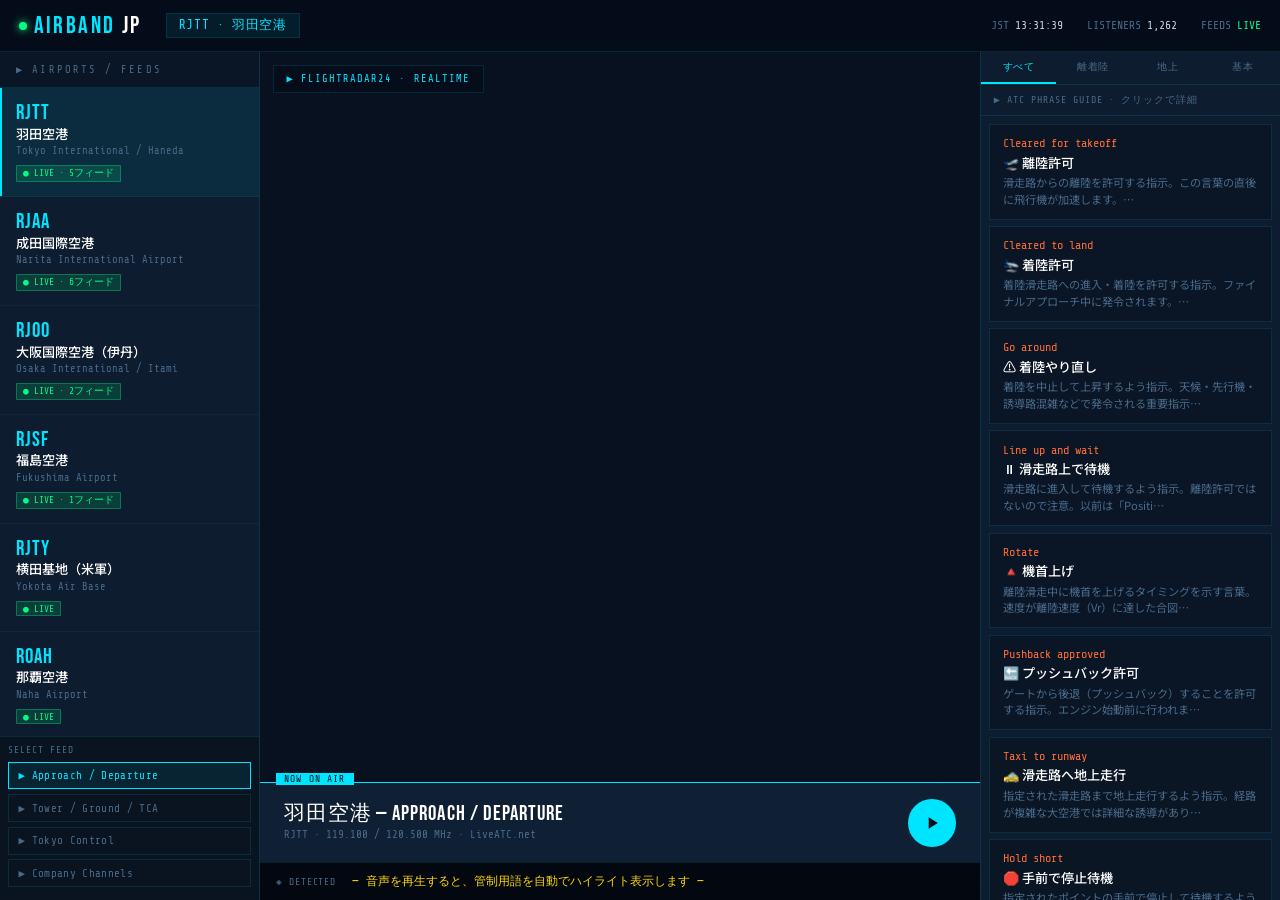
==== index.html @ 57746627 "Add files via upload" ====
<!DOCTYPE html>
<html lang="ja">
<head>
<meta charset="UTF-8">
<meta name="viewport" content="width=device-width, initial-scale=1.0">
<title>AirbandJP - 日本の航空管制をリアルタイムで聴く</title>
<link href="https://fonts.googleapis.com/css2?family=Noto+Sans+JP:wght@300;400;500;700&family=Share+Tech+Mono&family=Bebas+Neue&display=swap" rel="stylesheet">
<style>
  :root {
    --bg: #060d1a;
    --surface: #0d1c2e;
    --surface2: #0f2035;
    --accent: #00e5ff;
    --accent2: #ff6b35;
    --green: #00ff88;
    --yellow: #ffd600;
    --text: #c8d8e8;
    --dim: #4a6a8a;
    --border: rgba(0,229,255,0.12);
  }
  * { margin:0; padding:0; box-sizing:border-box; }

  body {
    background: var(--bg);
    color: var(--text);
    font-family: 'Noto Sans JP', sans-serif;
    height: 100vh;
    overflow: hidden;
    display: flex;
    flex-direction: column;
  }

  /* グリッド背景 */
  body::before {
    content:'';
    position:fixed; inset:0;
    background-image:
      linear-gradient(rgba(0,229,255,0.02) 1px, transparent 1px),
      linear-gradient(90deg, rgba(0,229,255,0.02) 1px, transparent 1px);
    background-size: 40px 40px;
    pointer-events:none; z-index:0;
  }

  /* ── ヘッダー ── */
  header {
    position: relative; z-index: 10;
    height: 52px;
    background: rgba(6,13,26,0.97);
    border-bottom: 1px solid var(--border);
    display: flex;
    align-items: center;
    padding: 0 1.2rem;
    gap: 1.5rem;
    flex-shrink: 0;
  }

  .logo {
    font-family: 'Bebas Neue', sans-serif;
    font-size: 1.5rem;
    letter-spacing: .1em;
    color: var(--accent);
    display: flex;
    align-items: center;
    gap: .4rem;
    white-space: nowrap;
  }

  .live-dot {
    width: 8px; height: 8px;
    background: var(--green);
    border-radius: 50%;
    box-shadow: 0 0 8px var(--green);
    animation: blink 1.2s ease-in-out infinite;
  }
  @keyframes blink { 0%,100%{opacity:1} 50%{opacity:.2} }

  .header-airport {
    font-family: 'Share Tech Mono', monospace;
    font-size: .8rem;
    color: var(--accent);
    background: rgba(0,229,255,0.08);
    border: 1px solid var(--border);
    padding: 3px 12px;
    letter-spacing: .05em;
  }

  .header-status {
    font-family: 'Share Tech Mono', monospace;
    font-size: .72rem;
    color: var(--dim);
    margin-left: auto;
    display: flex;
    gap: 1.5rem;
  }

  .header-status span { color: var(--text); }

  /* ── メインレイアウト ── */
  .main {
    flex: 1;
    display: grid;
    grid-template-columns: 260px 1fr 300px;
    grid-template-rows: 1fr;
    overflow: hidden;
    position: relative;
    z-index: 1;
  }

  /* ── 左パネル：空港選択 ── */
  .left-panel {
    border-right: 1px solid var(--border);
    background: var(--surface);
    display: flex;
    flex-direction: column;
    overflow: hidden;
  }

  .panel-title {
    font-family: 'Share Tech Mono', monospace;
    font-size: .65rem;
    letter-spacing: .2em;
    color: var(--dim);
    padding: .7rem 1rem;
    border-bottom: 1px solid var(--border);
    background: rgba(0,0,0,.2);
  }

  .airport-list {
    overflow-y: auto;
    flex: 1;
  }

  .airport-item {
    padding: .9rem 1rem;
    border-bottom: 1px solid rgba(0,229,255,0.06);
    cursor: pointer;
    transition: background .15s;
    position: relative;
  }

  .airport-item::before {
    content: '';
    position: absolute;
    left: 0; top: 0; bottom: 0;
    width: 2px;
    background: var(--accent);
    transform: scaleY(0);
    transition: transform .2s;
  }

  .airport-item:hover { background: rgba(0,229,255,0.05); }
  .airport-item:hover::before { transform: scaleY(1); }
  .airport-item.active { background: rgba(0,229,255,0.08); }
  .airport-item.active::before { transform: scaleY(1); }

  .ai-code {
    font-family: 'Bebas Neue', sans-serif;
    font-size: 1.3rem;
    color: var(--accent);
    letter-spacing: .05em;
    line-height: 1;
  }

  .ai-name { font-size: .82rem; color: #fff; font-weight: 500; }
  .ai-sub {
    font-family: 'Share Tech Mono', monospace;
    font-size: .65rem;
    color: var(--dim);
    margin-top: .15rem;
  }

  .ai-badge {
    display: inline-block;
    font-family: 'Share Tech Mono', monospace;
    font-size: .6rem;
    padding: 1px 6px;
    border-radius: 1px;
    margin-top: .3rem;
  }

  .badge-live { background: rgba(0,255,136,.15); color: var(--green); border: 1px solid rgba(0,255,136,.3); }
  .badge-soon { background: rgba(90,122,154,.1); color: var(--dim); border: 1px solid rgba(90,122,154,.2); }

  /* フィードセレクター */
  .feed-selector {
    padding: .5rem;
    border-top: 1px solid var(--border);
    background: rgba(0,0,0,.3);
  }

  .feed-btn {
    display: block;
    width: 100%;
    font-family: 'Share Tech Mono', monospace;
    font-size: .68rem;
    padding: .4rem .6rem;
    margin-bottom: .3rem;
    background: transparent;
    border: 1px solid var(--border);
    color: var(--dim);
    cursor: pointer;
    text-align: left;
    transition: all .15s;
    letter-spacing: .03em;
  }

  .feed-btn:hover, .feed-btn.active {
    background: rgba(0,229,255,0.08);
    border-color: var(--accent);
    color: var(--accent);
  }

  /* ── 中央：マップ＋プレイヤー ── */
  .center-panel {
    display: flex;
    flex-direction: column;
    overflow: hidden;
  }

  /* マップ */
  .map-area {
    flex: 1;
    position: relative;
    overflow: hidden;
    background: #08111f;
  }

  .map-area iframe {
    width: 100%; height: 100%;
    border: none;
    opacity: .9;
  }

  .map-overlay {
    position: absolute;
    top: .8rem; left: .8rem;
    font-family: 'Share Tech Mono', monospace;
    font-size: .65rem;
    color: var(--accent);
    background: rgba(6,13,26,.85);
    border: 1px solid var(--border);
    padding: .4rem .8rem;
    letter-spacing: .1em;
    pointer-events: none;
  }

  /* プレイヤーバー */
  .player-bar {
    height: 80px;
    background: var(--surface2);
    border-top: 1px solid var(--accent);
    display: flex;
    align-items: center;
    padding: 0 1.5rem;
    gap: 1.5rem;
    flex-shrink: 0;
    position: relative;
  }

  .player-bar::before {
    content: 'NOW ON AIR';
    position: absolute;
    top: -10px; left: 16px;
    background: var(--accent);
    color: var(--bg);
    font-family: 'Share Tech Mono', monospace;
    font-size: .6rem;
    padding: 1px 8px;
    letter-spacing: .12em;
  }

  .player-info { flex: 1; }

  .player-name {
    font-family: 'Bebas Neue', sans-serif;
    font-size: 1.3rem;
    letter-spacing: .05em;
    color: #fff;
    line-height: 1;
  }

  .player-freq {
    font-family: 'Share Tech Mono', monospace;
    font-size: .68rem;
    color: var(--dim);
    margin-top: .15rem;
  }

  /* 波形 */
  .waveform {
    display: flex;
    align-items: center;
    gap: 3px;
    height: 28px;
  }

  .wbar {
    width: 3px;
    background: var(--accent);
    border-radius: 1px;
    animation: wave 1s ease-in-out infinite;
    opacity: 0;
    transition: opacity .3s;
  }

  .wbar.playing { opacity: 1; }

  .wbar:nth-child(1){animation-delay:0s;height:30%}
  .wbar:nth-child(2){animation-delay:.08s;height:65%}
  .wbar:nth-child(3){animation-delay:.16s;height:100%}
  .wbar:nth-child(4){animation-delay:.24s;height:55%}
  .wbar:nth-child(5){animation-delay:.32s;height:80%}
  .wbar:nth-child(6){animation-delay:.16s;height:45%}
  .wbar:nth-child(7){animation-delay:.08s;height:90%}
  .wbar:nth-child(8){animation-delay:.04s;height:35%}

  @keyframes wave {
    0%,100%{transform:scaleY(.3)}
    50%{transform:scaleY(1)}
  }

  .btn-play {
    width: 48px; height: 48px;
    border-radius: 50%;
    background: var(--accent);
    border: none;
    cursor: pointer;
    display: flex;
    align-items: center;
    justify-content: center;
    transition: transform .15s, box-shadow .15s;
    flex-shrink: 0;
  }

  .btn-play:hover {
    transform: scale(1.08);
    box-shadow: 0 0 20px rgba(0,229,255,.5);
  }

  .btn-play svg { fill: var(--bg); }

  audio { display: none; }

  /* エラーメッセージ */
  .stream-error {
    display: none;
    position: fixed;
    bottom: 1rem; left: 50%;
    transform: translateX(-50%);
    background: rgba(255,107,53,0.95);
    color: #fff;
    font-family: 'Share Tech Mono', monospace;
    font-size: .75rem;
    padding: .6rem 1.4rem;
    border-radius: 2px;
    z-index: 999;
    letter-spacing: .05em;
  }
  .stream-error.visible { display: block; }

  /* 字幕エリア */
  .subtitle-bar {
    height: 38px;
    background: rgba(0,0,0,.4);
    border-top: 1px solid var(--border);
    display: flex;
    align-items: center;
    padding: 0 1rem;
    gap: 1rem;
    flex-shrink: 0;
    overflow: hidden;
  }

  .subtitle-label {
    font-family: 'Share Tech Mono', monospace;
    font-size: .6rem;
    color: var(--dim);
    letter-spacing: .1em;
    white-space: nowrap;
  }

  .subtitle-text {
    font-family: 'Share Tech Mono', monospace;
    font-size: .78rem;
    color: var(--yellow);
    flex: 1;
    overflow: hidden;
    white-space: nowrap;
    text-overflow: ellipsis;
  }

  /* ── 右パネル：用語ハイライト ── */
  .right-panel {
    border-left: 1px solid var(--border);
    background: var(--surface);
    display: flex;
    flex-direction: column;
    overflow: hidden;
  }

  .terms-header {
    padding: .7rem 1rem;
    border-bottom: 1px solid var(--border);
    background: rgba(0,0,0,.2);
    display: flex;
    align-items: center;
    justify-content: space-between;
  }

  .terms-header-title {
    font-family: 'Share Tech Mono', monospace;
    font-size: .65rem;
    letter-spacing: .2em;
    color: var(--dim);
  }

  .detected-badge {
    font-family: 'Share Tech Mono', monospace;
    font-size: .6rem;
    padding: 2px 8px;
    background: rgba(255,214,0,.1);
    border: 1px solid rgba(255,214,0,.3);
    color: var(--yellow);
    letter-spacing: .05em;
  }

  /* 検出中のフラッシュ用語 */
  .detected-term {
    margin: .8rem;
    padding: 1rem;
    border: 1px solid var(--yellow);
    background: rgba(255,214,0,.06);
    border-radius: 2px;
    animation: fadeIn .3s ease;
    display: none;
  }

  .detected-term.visible { display: block; }

  .dt-en {
    font-family: 'Share Tech Mono', monospace;
    font-size: 1rem;
    color: var(--yellow);
    letter-spacing: .05em;
  }

  .dt-ja {
    font-size: 1.1rem;
    color: #fff;
    font-weight: 700;
    margin: .3rem 0;
  }

  .dt-desc { font-size: .75rem; color: var(--text); line-height: 1.6; }

  @keyframes fadeIn { from{opacity:0;transform:translateY(-6px)} to{opacity:1;transform:translateY(0)} }

  /* 用語リスト */
  .terms-scroll {
    flex: 1;
    overflow-y: auto;
    padding: .5rem;
  }

  .term-card {
    padding: .7rem .8rem;
    margin-bottom: .4rem;
    border: 1px solid var(--border);
    background: rgba(0,0,0,.2);
    cursor: pointer;
    transition: all .2s;
    position: relative;
  }

  .term-card::after {
    content: '';
    position: absolute;
    inset: 0;
    background: rgba(255,214,0,.08);
    opacity: 0;
    transition: opacity .3s;
  }

  .term-card.highlight::after { opacity: 1; }
  .term-card.highlight { border-color: var(--yellow); }

  .tc-en {
    font-family: 'Share Tech Mono', monospace;
    font-size: .75rem;
    color: var(--accent2);
    margin-bottom: .15rem;
  }

  .tc-ja { font-size: .82rem; color: #fff; font-weight: 500; }
  .tc-desc { font-size: .7rem; color: var(--dim); margin-top: .15rem; line-height: 1.5; }

  /* カテゴリタブ */
  .cat-tabs {
    display: flex;
    border-bottom: 1px solid var(--border);
    flex-shrink: 0;
  }

  .cat-tab {
    flex: 1;
    padding: .5rem;
    font-family: 'Share Tech Mono', monospace;
    font-size: .62rem;
    letter-spacing: .05em;
    color: var(--dim);
    background: transparent;
    border: none;
    cursor: pointer;
    border-bottom: 2px solid transparent;
    transition: all .15s;
  }

  .cat-tab.active { color: var(--accent); border-bottom-color: var(--accent); }
  .cat-tab:hover { color: var(--text); }

  /* スクロールバー */
  ::-webkit-scrollbar { width: 4px; }
  ::-webkit-scrollbar-track { background: transparent; }
  ::-webkit-scrollbar-thumb { background: var(--border); border-radius: 2px; }

  /* レスポンシブ */
  @media (max-width: 768px) {
    .main { grid-template-columns: 1fr; grid-template-rows: auto 1fr auto; }
    .left-panel { display: none; }
    .right-panel { max-height: 40vh; }
  }
</style>
</head>
<body>

<!-- ヘッダー -->
<header>
  <div class="logo">
    <div class="live-dot"></div>
    AIRBAND<span style="color:#fff">JP</span>
  </div>
  <div class="header-airport" id="headerAirport">RJTT · 羽田空港</div>
  <div class="header-status">
    <div>JST <span id="clock">--:--:--</span></div>
    <div>LISTENERS <span id="listeners">1,284</span></div>
    <div>FEEDS <span style="color:var(--green)">LIVE</span></div>
  </div>
</header>

<!-- メイン -->
<div class="main">

  <!-- 左：空港リスト -->
  <div class="left-panel">
    <div class="panel-title">▶ AIRPORTS / FEEDS</div>
    <div class="airport-list">

      <div class="airport-item active" onclick="selectAirport(this,'RJTT','羽田空港','Tower 118.100 / App 119.100 MHz')">
        <div class="ai-code">RJTT</div>
        <div class="ai-name">羽田空港</div>
        <div class="ai-sub">Tokyo International / Haneda</div>
        <div class="ai-badge badge-live">● LIVE · 5フィード</div>
      </div>

      <div class="airport-item" onclick="selectAirport(this,'RJAA','成田国際空港','App 124.400 / Dep 132.100 MHz')">
        <div class="ai-code">RJAA</div>
        <div class="ai-name">成田国際空港</div>
        <div class="ai-sub">Narita International Airport</div>
        <div class="ai-badge badge-live">● LIVE · 6フィード</div>
      </div>

      <div class="airport-item" onclick="selectAirport(this,'RJOO','大阪国際空港（伊丹）','Tower 118.900 / App 119.725 MHz')">
        <div class="ai-code">RJOO</div>
        <div class="ai-name">大阪国際空港（伊丹）</div>
        <div class="ai-sub">Osaka International / Itami</div>
        <div class="ai-badge badge-live">● LIVE · 2フィード</div>
      </div>

      <div class="airport-item" onclick="selectAirport(this,'RJSF','福島空港','Tower 118.100 MHz')">
        <div class="ai-code">RJSF</div>
        <div class="ai-name">福島空港</div>
        <div class="ai-sub">Fukushima Airport</div>
        <div class="ai-badge badge-live">● LIVE · 1フィード</div>
      </div>

      <div class="airport-item" onclick="selectAirport(this,'RJTY','横田基地','Tower 126.200 MHz')">
        <div class="ai-code">RJTY</div>
        <div class="ai-name">横田基地（米軍）</div>
        <div class="ai-sub">Yokota Air Base</div>
        <div class="ai-badge badge-live">● LIVE</div>
      </div>

      <div class="airport-item" onclick="selectAirport(this,'ROAH','那覇空港','Tower 118.100 MHz')">
        <div class="ai-code">ROAH</div>
        <div class="ai-name">那覇空港</div>
        <div class="ai-sub">Naha Airport</div>
        <div class="ai-badge badge-live">● LIVE</div>
      </div>

      <div class="airport-item" style="opacity:.4;pointer-events:none">
        <div class="ai-code">RJCC</div>
        <div class="ai-name">新千歳空港</div>
        <div class="ai-sub">New Chitose Airport</div>
        <div class="ai-badge badge-soon">○ 準備中</div>
      </div>

      <div class="airport-item" style="opacity:.4;pointer-events:none">
        <div class="ai-code">RJFF</div>
        <div class="ai-name">福岡空港</div>
        <div class="ai-sub">Fukuoka Airport</div>
        <div class="ai-badge badge-soon">○ 準備中</div>
      </div>

      <div class="airport-item" style="opacity:.4;pointer-events:none">
        <div class="ai-code">RJGG</div>
        <div class="ai-name">中部国際空港</div>
        <div class="ai-sub">Chubu Centrair Airport</div>
        <div class="ai-badge badge-soon">○ 準備中</div>
      </div>

    </div>

    <!-- フィード選択 -->
    <div class="feed-selector">
      <div style="font-family:'Share Tech Mono',monospace;font-size:.6rem;color:var(--dim);margin-bottom:.4rem;letter-spacing:.1em">SELECT FEED</div>
      <button class="feed-btn active" onclick="selectFeed(this,'Approach / Departure','rjtt_app')">▶ Approach / Departure</button>
      <button class="feed-btn" onclick="selectFeed(this,'Tower / Ground / TCA','rjtt_twr')">▶ Tower / Ground / TCA</button>
      <button class="feed-btn" onclick="selectFeed(this,'Tokyo Control','rjtt_control')">▶ Tokyo Control</button>
      <button class="feed-btn" onclick="selectFeed(this,'Company Channels','rjtt2')">▶ Company Channels</button>
    </div>
  </div>

  <!-- 中央：マップ＋プレイヤー -->
  <div class="center-panel">

    <!-- FlightRadar24マップ -->
    <div class="map-area">
      <iframe
        src="https://www.flightradar24.com/simple_map#35.55,139.78/9"
        allowfullscreen>
      </iframe>
      <div class="map-overlay">▶ FLIGHTRADAR24 · REALTIME</div>
    </div>

    <!-- プレイヤーバー -->
    <div class="player-bar">
      <div class="player-info">
        <div class="player-name" id="playerName">羽田空港 — Approach / Departure</div>
        <div class="player-freq" id="playerFreq">RJTT · 119.100 / 120.500 MHz · LiveATC.net</div>
      </div>
      <div class="waveform" id="waveform">
        <div class="wbar"></div><div class="wbar"></div><div class="wbar"></div>
        <div class="wbar"></div><div class="wbar"></div><div class="wbar"></div>
        <div class="wbar"></div><div class="wbar"></div>
      </div>
      <button class="btn-play" id="playBtn" onclick="togglePlay()">
        <svg width="20" height="20" viewBox="0 0 24 24"><path d="M8 5v14l11-7z"/></svg>
      </button>
      <audio id="audioPlayer" preload="none" crossorigin="anonymous"></audio>
    </div>

    <div class="stream-error" id="streamError">
      ⚠ ストリームに接続できません。別のフィードをお試しください。
    </div>

    <!-- 字幕バー -->
    <div class="subtitle-bar">
      <div class="subtitle-label">◈ DETECTED</div>
      <div class="subtitle-text" id="subtitleText">— 音声を再生すると、管制用語を自動でハイライト表示します —</div>
    </div>

  </div>

  <!-- 右：用語パネル -->
  <div class="right-panel">

    <!-- 検出中の用語（フラッシュ表示） -->
    <div class="detected-term" id="detectedTerm">
      <div class="dt-en" id="dtEn">Cleared for takeoff</div>
      <div class="dt-ja" id="dtJa">🛫 離陸許可</div>
      <div class="dt-desc" id="dtDesc">管制官がパイロットに滑走路からの離陸を許可する指示。この言葉が聞こえたら飛行機が動き出す瞬間です。</div>
    </div>

    <!-- カテゴリタブ -->
    <div class="cat-tabs">
      <button class="cat-tab active" onclick="switchCat(this,'all')">すべて</button>
      <button class="cat-tab" onclick="switchCat(this,'takeoff')">離着陸</button>
      <button class="cat-tab" onclick="switchCat(this,'ground')">地上</button>
      <button class="cat-tab" onclick="switchCat(this,'basic')">基本</button>
    </div>

    <div style="font-family:'Share Tech Mono',monospace;font-size:.62rem;color:var(--dim);padding:.5rem .8rem;letter-spacing:.1em;border-bottom:1px solid var(--border)">
      ▶ ATC PHRASE GUIDE · クリックで詳細
    </div>

    <!-- 用語リスト -->
    <div class="terms-scroll" id="termsList">
    </div>

  </div>
</div>

<script>
// ── 用語データベース ──
const terms = [
  // 離着陸
  { en:'Cleared for takeoff', ja:'🛫 離陸許可', desc:'滑走路からの離陸を許可する指示。この言葉の直後に飛行機が加速します。', cat:'takeoff', key:['cleared for takeoff','takeoff'] },
  { en:'Cleared to land', ja:'🛬 着陸許可', desc:'着陸滑走路への進入・着陸を許可する指示。ファイナルアプローチ中に発令されます。', cat:'takeoff', key:['cleared to land','land'] },
  { en:'Go around', ja:'⚠️ 着陸やり直し', desc:'着陸を中止して上昇するよう指示。天候・先行機・誘導路混雑などで発令される重要指示。', cat:'takeoff', key:['go around','go-around'] },
  { en:'Line up and wait', ja:'⏸ 滑走路上で待機', desc:'滑走路に進入して待機するよう指示。離陸許可ではないので注意。以前は「Position and hold」と言っていました。', cat:'takeoff', key:['line up','position and hold'] },
  { en:'Rotate', ja:'🔺 機首上げ', desc:'離陸滑走中に機首を上げるタイミングを示す言葉。速度が離陸速度（Vr）に達した合図。', cat:'takeoff', key:['rotate'] },
  // 地上
  { en:'Pushback approved', ja:'🔙 プッシュバック許可', desc:'ゲートから後退（プッシュバック）することを許可する指示。エンジン始動前に行われます。', cat:'ground', key:['pushback','push back'] },
  { en:'Taxi to runway', ja:'🚕 滑走路へ地上走行', desc:'指定された滑走路まで地上走行するよう指示。経路が複雑な大空港では詳細な誘導があります。', cat:'ground', key:['taxi to','taxi via'] },
  { en:'Hold short', ja:'🛑 手前で停止待機', desc:'指定されたポイントの手前で停止して待機するよう指示。滑走路への進入を防ぐ重要な指示。', cat:'ground', key:['hold short'] },
  { en:'Cross runway', ja:'✈ 滑走路横断許可', desc:'指定された滑走路を横断することを許可する指示。必ず管制許可が必要です。', cat:'ground', key:['cross runway','cross'] },
  // 基本
  { en:'Roger', ja:'✅ 了解（受信確認）', desc:'指示内容を受信・理解したことを伝える。「Yes」ではなく「受け取った」の意味。実行を約束するものではありません。', cat:'basic', key:['roger'] },
  { en:'Wilco', ja:'✅ 了解・実行します', desc:'Will comply（従います）の略。Rogerより強く、指示を実行する意志を含みます。', cat:'basic', key:['wilco'] },
  { en:'Affirm', ja:'◯ はい・肯定', desc:'「Yes」に相当する航空無線用語。「Affirmative」の短縮形。「Yeah」や「Yes」は使いません。', cat:'basic', key:['affirm'] },
  { en:'Negative', ja:'✕ いいえ・否定', desc:'「No」に相当する航空無線用語。明確に否定する場合に使用します。', cat:'basic', key:['negative'] },
  { en:'Say again', ja:'🔁 もう一度言ってください', desc:'聞き取れなかった場合に再送信を求める言葉。「Repeat」は爆発物の再投下を意味するため使用禁止。', cat:'basic', key:['say again'] },
  { en:'Standby', ja:'⏳ 少し待ってください', desc:'管制官が忙しい時や確認中に使用する言葉。返答は後ほど来ます。', cat:'basic', key:['standby','stand by'] },
  { en:'Squawk XXXX', ja:'📡 トランスポンダ設定', desc:'レーダー識別用コード（スコーク）を設定する指示。7700=緊急、7600=通信不能、7500=ハイジャック。', cat:'basic', key:['squawk'] },
  { en:'Contact', ja:'📻 周波数を変更してください', desc:'別の管制機関または周波数に切り替えるよう指示。次の管制官への引き渡しです。', cat:'basic', key:['contact'] },
  { en:'Mayday Mayday Mayday', ja:'🆘 緊急事態宣言', desc:'生命・航空機に関わる重大な緊急事態を宣言する言葉。3回繰り返します。最も重要な航空無線用語。', cat:'basic', key:['mayday'] },
  { en:'Pan-Pan Pan-Pan Pan-Pan', ja:'⚠️ 緊急事態（重大）', desc:'Maydayの一段階下の緊急事態。緊急ではあるが即時の危険はない状態。これも3回繰り返します。', cat:'basic', key:['pan-pan','pan pan'] },
];

// ── ストリームURL（Netlifyプロキシ経由） ──
// netlify.toml の設定により /stream/* が d.liveatc.net/* に中継される
const streamUrls = {
  // 羽田
  rjtt_app:     '/stream/rjtt_app',
  rjtt_twr:     '/stream/rjtt_twr',
  rjtt_control: '/stream/rjtt_control',
  rjtt2:        '/stream/rjtt2',
  rjtt_gnd:     '/stream/rjtt_gnd',
  // 成田
  rjaa_app_s:   '/stream/rjaa_app_s',
  rjaa_dep1:    '/stream/rjaa_dep1',
  rjaa_gnd1:    '/stream/rjaa_gnd1',
  rjaa_radar:   '/stream/rjaa_radar',
  rjaa_co:      '/stream/rjaa_co',
  // 伊丹
  rjoo:         '/stream/rjoo',
  // 福島
  rjsf:         '/stream/rjsf',
  // 横田
  rjty:         '/stream/rjty',
  // 那覇
  roah:         '/stream/roah',
};
let playing = false;
let currentAirport = 'RJTT';
let currentFeed = 'rjtt_app';
let currentCat = 'all';
let demoInterval = null;

// ── 用語レンダリング ──
function renderTerms(cat) {
  const list = document.getElementById('termsList');
  const filtered = cat === 'all' ? terms : terms.filter(t => t.cat === cat);
  list.innerHTML = filtered.map((t, i) => `
    <div class="term-card" id="tc_${i}" onclick="showTerm(${terms.indexOf(t)})">
      <div class="tc-en">${t.en}</div>
      <div class="tc-ja">${t.ja}</div>
      <div class="tc-desc">${t.desc.substring(0,40)}…</div>
    </div>
  `).join('');
}

function switchCat(btn, cat) {
  document.querySelectorAll('.cat-tab').forEach(b => b.classList.remove('active'));
  btn.classList.add('active');
  currentCat = cat;
  renderTerms(cat);
}

// ── 用語詳細表示 ──
function showTerm(idx) {
  const t = terms[idx];
  document.getElementById('dtEn').textContent = t.en;
  document.getElementById('dtJa').textContent = t.ja;
  document.getElementById('dtDesc').textContent = t.desc;
  const box = document.getElementById('detectedTerm');
  box.classList.remove('visible');
  setTimeout(() => box.classList.add('visible'), 10);
  document.getElementById('subtitleText').textContent = `${t.en}  →  ${t.ja}`;
}

// ── 空港選択 ──
const feeds = {
  RJTT: [
    { label:'Approach / Departure', mount:'rjtt_app' },
    { label:'Tower / Ground / TCA', mount:'rjtt_twr' },
    { label:'Tokyo Control', mount:'rjtt_control' },
    { label:'Company Channels', mount:'rjtt2' },
  ],
  RJAA: [
    { label:'Approach（南方）', mount:'rjaa_app_s' },
    { label:'Departure #1', mount:'rjaa_dep1' },
    { label:'Ground #1', mount:'rjaa_gnd1' },
    { label:'Radar まとめ', mount:'rjaa_radar' },
    { label:'Company Channels', mount:'rjaa_co' },
  ],
  RJOO: [
    { label:'Tower / Approach', mount:'rjoo' },
  ],
  RJSF: [
    { label:'Tower / Approach', mount:'rjsf' },
  ],
  RJTY: [
    { label:'Tower / Approach', mount:'rjty' },
  ],
  ROAH: [
    { label:'Tower / Approach', mount:'roah' },
  ],
};

function selectAirport(el, code, name, freq) {
  document.querySelectorAll('.airport-item').forEach(i => i.classList.remove('active'));
  el.classList.add('active');
  currentAirport = code;
  document.getElementById('headerAirport').textContent = `${code} · ${name}`;
  document.getElementById('playerName').textContent = `${name} — ${feeds[code][0].label}`;
  document.getElementById('playerFreq').textContent = `${code} · ${freq} · LiveATC.net`;

  // フィードボタン更新
  const fs = feeds[code] || [];
  const selector = document.querySelector('.feed-selector');
  const btns = selector.querySelectorAll('.feed-btn');
  btns.forEach(b => b.remove());
  const label = selector.querySelector('div');
  fs.forEach((f, i) => {
    const btn = document.createElement('button');
    btn.className = 'feed-btn' + (i===0?' active':'');
    btn.textContent = `▶ ${f.label}`;
    btn.onclick = () => selectFeed(btn, f.label, f.mount);
    selector.appendChild(btn);
  });

  currentFeed = fs[0].mount;
  stopPlay();
}

function selectFeed(btn, label, mount) {
  document.querySelectorAll('.feed-btn').forEach(b => b.classList.remove('active'));
  btn.classList.add('active');
  currentFeed = mount;
  const name = document.getElementById('playerName').textContent.split('—')[0].trim();
  document.getElementById('playerName').textContent = `${name} — ${label}`;
  stopPlay();
}

// ── 再生 ──
function togglePlay() {
  if (playing) stopPlay(); else startPlay();
}

function startPlay() {
  playing = true;
  const btn = document.getElementById('playBtn');
  btn.innerHTML = '<svg width="20" height="20" viewBox="0 0 24 24" fill="#060d1a"><rect x="6" y="5" width="4" height="14"/><rect x="14" y="5" width="4" height="14"/></svg>';
  document.querySelectorAll('.wbar').forEach(b => b.classList.add('playing'));
  document.getElementById('streamError').classList.remove('visible');

  const audio = document.getElementById('audioPlayer');
  const url = streamUrls[currentFeed];

  if (!url) {
    showError('このフィードのURLが見つかりません。');
    stopPlay();
    return;
  }

  // 直接MP3ストリームをセット
  audio.src = url;
  audio.volume = 1.0;

  const playPromise = audio.play();

  if (playPromise !== undefined) {
    playPromise
      .then(() => {
        // 再生成功
        document.getElementById('subtitleText').textContent = '🔊 受信中 — 管制用語が検出されるとハイライト表示されます';
        startDemoHighlight();
      })
      .catch(err => {
        // CORS等でブロックされた場合のフォールバック
        console.warn('直接再生失敗:', err);
        showError('ブラウザのCORS制限により直接再生できません。LiveATCページを開いて聴いてください。');
        // フォールバック：LiveATCページを新タブで開く
        setTimeout(() => {
          window.open(`https://www.liveatc.net/hlisten.php?mount=${currentFeed}&icao=${currentAirport}`, '_blank');
        }, 1500);
        stopPlay();
      });
  }

  // エラーイベント
  audio.onerror = () => {
    showError('ストリームに接続できません。フィードがオフラインの可能性があります。');
    stopPlay();
  };

  startDemoHighlight();
}

function showError(msg) {
  const el = document.getElementById('streamError');
  el.textContent = '⚠ ' + msg;
  el.classList.add('visible');
  setTimeout(() => el.classList.remove('visible'), 5000);
}

function stopPlay() {
  playing = false;
  const btn = document.getElementById('playBtn');
  btn.innerHTML = '<svg width="20" height="20" viewBox="0 0 24 24" fill="#060d1a"><path d="M8 5v14l11-7z"/></svg>';
  document.querySelectorAll('.wbar').forEach(b => b.classList.remove('playing'));
  const audio = document.getElementById('audioPlayer');
  audio.pause();
  audio.src = '';
  clearInterval(demoInterval);
  document.getElementById('subtitleText').textContent = '— 音声を再生すると、管制用語を自動でハイライト表示します —';
}

// ── デモ用ハイライト（再生中にランダムで用語を表示） ──
function startDemoHighlight() {
  clearInterval(demoInterval);
  demoInterval = setInterval(() => {
    if (!playing) return;
    const idx = Math.floor(Math.random() * terms.length);
    showTerm(idx);
    // カード点滅
    document.querySelectorAll('.term-card').forEach(c => c.classList.remove('highlight'));
    const allCards = document.querySelectorAll('.term-card');
    // 対応カードを探してハイライト
    const filtered = currentCat === 'all' ? terms : terms.filter(t => t.cat === currentCat);
    const cardIdx = filtered.indexOf(terms[idx]);
    if (cardIdx >= 0 && allCards[cardIdx]) {
      allCards[cardIdx].classList.add('highlight');
      allCards[cardIdx].scrollIntoView({ behavior:'smooth', block:'nearest' });
      setTimeout(() => allCards[cardIdx].classList.remove('highlight'), 2500);
    }
    document.getElementById('subtitleText').textContent =
      `🔊 "${terms[idx].en}"  →  ${terms[idx].ja}`;
  }, 4000);
}

// ── 時計 ──
function updateClock() {
  const now = new Date();
  const jst = new Date(now.getTime() + 9*60*60*1000);
  document.getElementById('clock').textContent = jst.toISOString().substr(11,8);
}
setInterval(updateClock, 1000);
updateClock();

// リスナー数演出
setInterval(() => {
  const base = 1284;
  document.getElementById('listeners').textContent = (base + Math.floor(Math.random()*60)-30).toLocaleString();
}, 6000);

// 初期レンダリング
renderTerms('all');
</script>
</body>
</html>
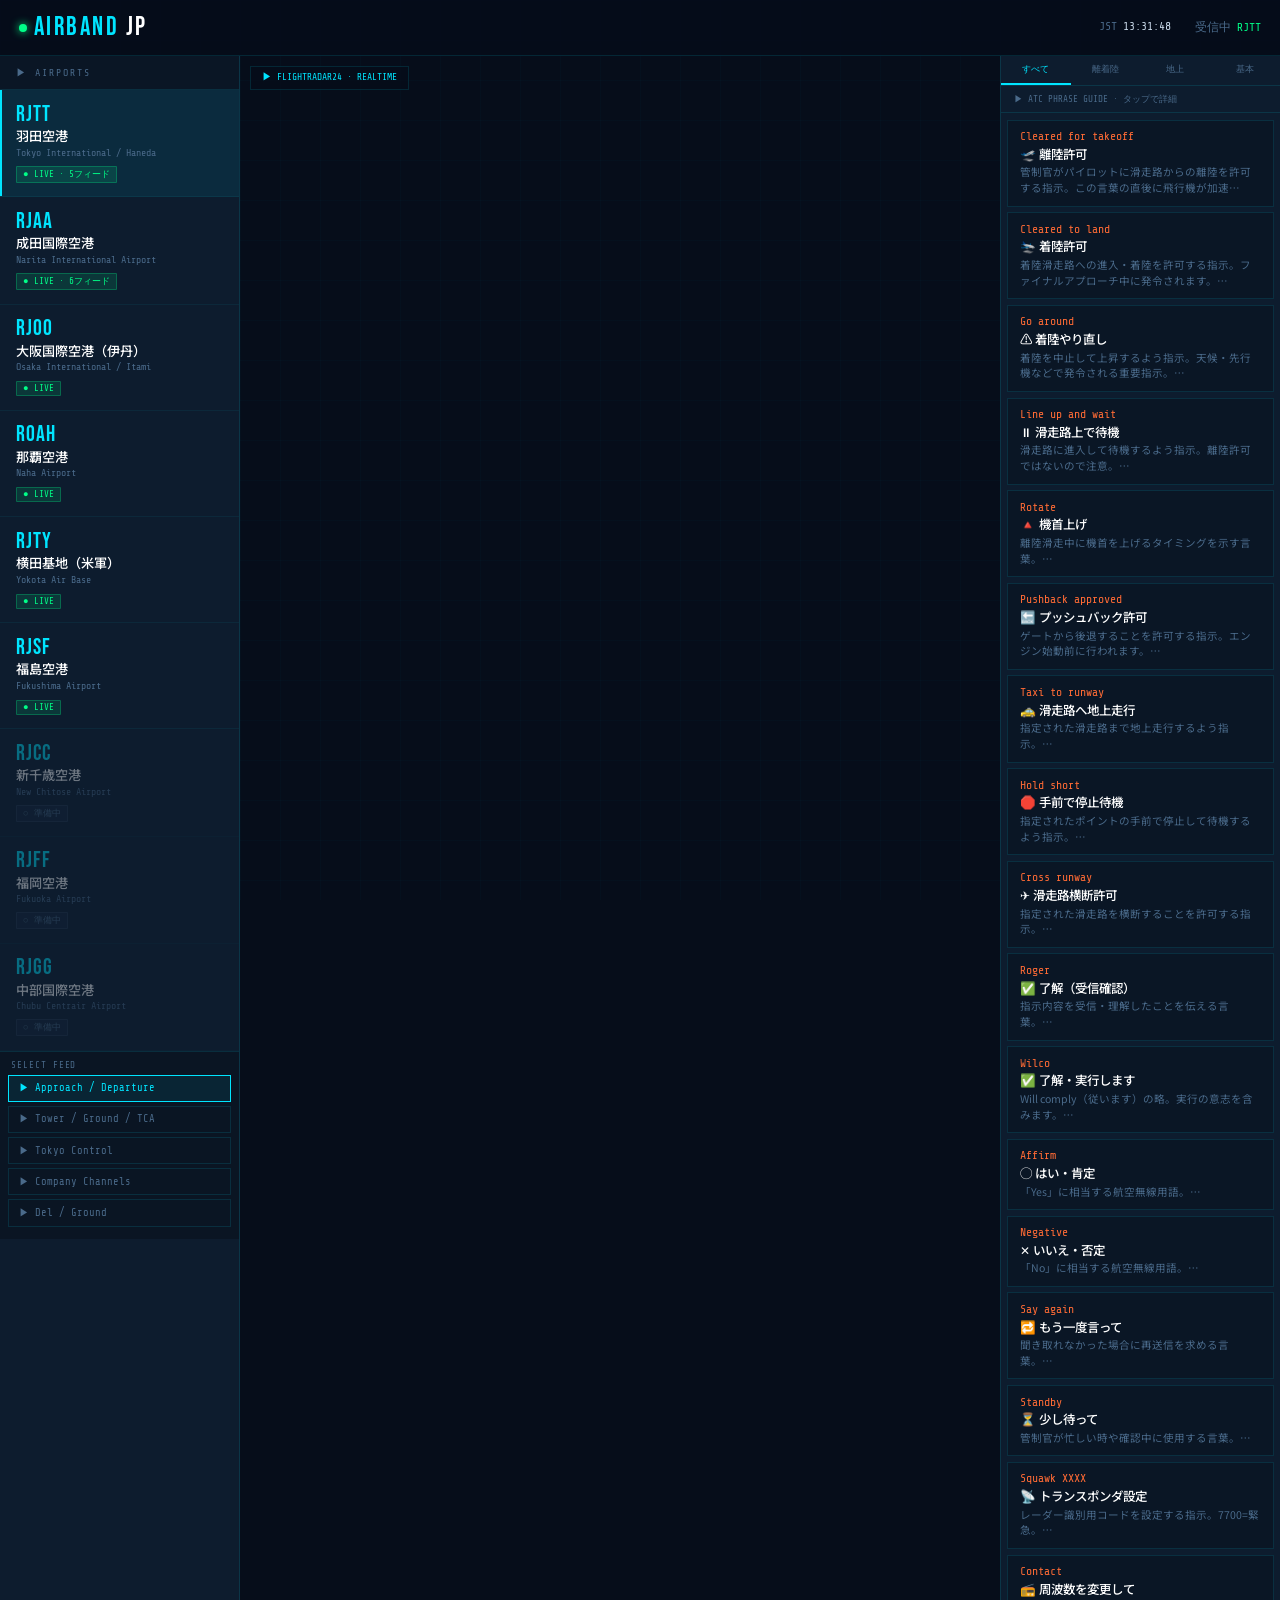
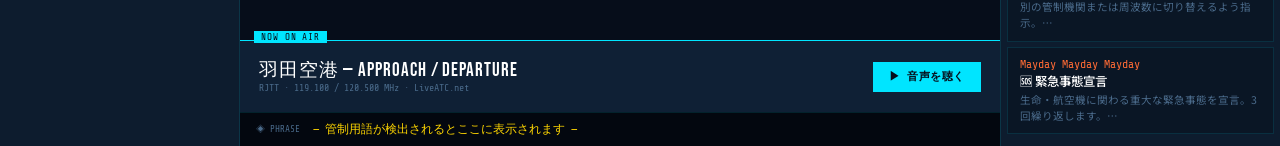
==== commit a8daab8c: "Add files via upload" ====
--- a/index.html
+++ b/index.html
@@ -19,18 +19,14 @@
     --border: rgba(0,229,255,0.12);
   }
   * { margin:0; padding:0; box-sizing:border-box; }
-
   body {
     background: var(--bg);
     color: var(--text);
     font-family: 'Noto Sans JP', sans-serif;
-    height: 100vh;
-    overflow: hidden;
+    min-height: 100vh;
     display: flex;
     flex-direction: column;
   }
-
-  /* グリッド背景 */
   body::before {
     content:'';
     position:fixed; inset:0;
@@ -40,31 +36,26 @@
     background-size: 40px 40px;
     pointer-events:none; z-index:0;
   }
-
-  /* ── ヘッダー ── */
   header {
     position: relative; z-index: 10;
-    height: 52px;
+    height: 56px;
     background: rgba(6,13,26,0.97);
     border-bottom: 1px solid var(--border);
     display: flex;
     align-items: center;
     padding: 0 1.2rem;
-    gap: 1.5rem;
+    gap: 1rem;
     flex-shrink: 0;
   }
-
   .logo {
     font-family: 'Bebas Neue', sans-serif;
-    font-size: 1.5rem;
+    font-size: 1.6rem;
     letter-spacing: .1em;
     color: var(--accent);
     display: flex;
     align-items: center;
     gap: .4rem;
-    white-space: nowrap;
-  }
-
+  }
   .live-dot {
     width: 8px; height: 8px;
     background: var(--green);
@@ -73,238 +64,183 @@
     animation: blink 1.2s ease-in-out infinite;
   }
   @keyframes blink { 0%,100%{opacity:1} 50%{opacity:.2} }
-
-  .header-airport {
-    font-family: 'Share Tech Mono', monospace;
-    font-size: .8rem;
-    color: var(--accent);
-    background: rgba(0,229,255,0.08);
-    border: 1px solid var(--border);
-    padding: 3px 12px;
-    letter-spacing: .05em;
-  }
-
-  .header-status {
+  .header-right {
+    margin-left: auto;
     font-family: 'Share Tech Mono', monospace;
     font-size: .72rem;
     color: var(--dim);
-    margin-left: auto;
     display: flex;
     gap: 1.5rem;
   }
-
-  .header-status span { color: var(--text); }
-
-  /* ── メインレイアウト ── */
+  .header-right span { color: var(--text); }
   .main {
+    position: relative; z-index: 1;
     flex: 1;
     display: grid;
-    grid-template-columns: 260px 1fr 300px;
-    grid-template-rows: 1fr;
-    overflow: hidden;
-    position: relative;
-    z-index: 1;
-  }
-
-  /* ── 左パネル：空港選択 ── */
+    grid-template-columns: 240px 1fr 280px;
+    min-height: 0;
+  }
   .left-panel {
     border-right: 1px solid var(--border);
     background: var(--surface);
     display: flex;
     flex-direction: column;
-    overflow: hidden;
-  }
-
+    overflow-y: auto;
+  }
   .panel-title {
     font-family: 'Share Tech Mono', monospace;
-    font-size: .65rem;
+    font-size: .62rem;
     letter-spacing: .2em;
     color: var(--dim);
-    padding: .7rem 1rem;
+    padding: .6rem 1rem;
     border-bottom: 1px solid var(--border);
     background: rgba(0,0,0,.2);
-  }
-
-  .airport-list {
-    overflow-y: auto;
-    flex: 1;
-  }
-
+    flex-shrink: 0;
+  }
   .airport-item {
-    padding: .9rem 1rem;
+    padding: .85rem 1rem;
     border-bottom: 1px solid rgba(0,229,255,0.06);
     cursor: pointer;
     transition: background .15s;
     position: relative;
   }
-
   .airport-item::before {
-    content: '';
-    position: absolute;
-    left: 0; top: 0; bottom: 0;
-    width: 2px;
-    background: var(--accent);
-    transform: scaleY(0);
-    transition: transform .2s;
-  }
-
+    content:'';
+    position:absolute;
+    left:0;top:0;bottom:0;
+    width:2px;
+    background:var(--accent);
+    transform:scaleY(0);
+    transition:transform .2s;
+  }
   .airport-item:hover { background: rgba(0,229,255,0.05); }
-  .airport-item:hover::before { transform: scaleY(1); }
+  .airport-item:hover::before { transform:scaleY(1); }
   .airport-item.active { background: rgba(0,229,255,0.08); }
-  .airport-item.active::before { transform: scaleY(1); }
-
+  .airport-item.active::before { transform:scaleY(1); }
   .ai-code {
     font-family: 'Bebas Neue', sans-serif;
-    font-size: 1.3rem;
+    font-size: 1.4rem;
     color: var(--accent);
     letter-spacing: .05em;
     line-height: 1;
   }
-
   .ai-name { font-size: .82rem; color: #fff; font-weight: 500; }
-  .ai-sub {
-    font-family: 'Share Tech Mono', monospace;
-    font-size: .65rem;
-    color: var(--dim);
-    margin-top: .15rem;
-  }
-
-  .ai-badge {
-    display: inline-block;
-    font-family: 'Share Tech Mono', monospace;
-    font-size: .6rem;
-    padding: 1px 6px;
-    border-radius: 1px;
-    margin-top: .3rem;
-  }
-
-  .badge-live { background: rgba(0,255,136,.15); color: var(--green); border: 1px solid rgba(0,255,136,.3); }
-  .badge-soon { background: rgba(90,122,154,.1); color: var(--dim); border: 1px solid rgba(90,122,154,.2); }
-
-  /* フィードセレクター */
-  .feed-selector {
+  .ai-sub { font-family: 'Share Tech Mono', monospace; font-size: .62rem; color: var(--dim); margin-top:.1rem; }
+  .badge {
+    display:inline-block;
+    font-family:'Share Tech Mono',monospace;
+    font-size:.58rem;
+    padding:1px 6px;
+    margin-top:.25rem;
+    border-radius:1px;
+  }
+  .badge-live { background:rgba(0,255,136,.12); color:var(--green); border:1px solid rgba(0,255,136,.25); }
+  .badge-soon { background:rgba(90,122,154,.1); color:var(--dim); border:1px solid rgba(90,122,154,.2); }
+  .feed-section {
+    border-top: 1px solid var(--border);
     padding: .5rem;
-    border-top: 1px solid var(--border);
-    background: rgba(0,0,0,.3);
-  }
-
+    background: rgba(0,0,0,.25);
+    flex-shrink: 0;
+  }
+  .feed-label {
+    font-family:'Share Tech Mono',monospace;
+    font-size:.58rem;
+    color:var(--dim);
+    letter-spacing:.1em;
+    margin-bottom:.3rem;
+    padding: 0 .2rem;
+  }
   .feed-btn {
-    display: block;
-    width: 100%;
-    font-family: 'Share Tech Mono', monospace;
-    font-size: .68rem;
-    padding: .4rem .6rem;
-    margin-bottom: .3rem;
-    background: transparent;
-    border: 1px solid var(--border);
-    color: var(--dim);
-    cursor: pointer;
-    text-align: left;
-    transition: all .15s;
-    letter-spacing: .03em;
-  }
-
+    display:block; width:100%;
+    font-family:'Share Tech Mono',monospace;
+    font-size:.65rem;
+    padding:.35rem .6rem;
+    margin-bottom:.25rem;
+    background:transparent;
+    border:1px solid var(--border);
+    color:var(--dim);
+    cursor:pointer;
+    text-align:left;
+    transition:all .15s;
+  }
   .feed-btn:hover, .feed-btn.active {
-    background: rgba(0,229,255,0.08);
-    border-color: var(--accent);
-    color: var(--accent);
-  }
-
-  /* ── 中央：マップ＋プレイヤー ── */
+    background:rgba(0,229,255,0.08);
+    border-color:var(--accent);
+    color:var(--accent);
+  }
   .center-panel {
     display: flex;
     flex-direction: column;
-    overflow: hidden;
-  }
-
-  /* マップ */
-  .map-area {
+    min-height: 0;
+  }
+  .map-wrap {
     flex: 1;
     position: relative;
-    overflow: hidden;
-    background: #08111f;
-  }
-
-  .map-area iframe {
-    width: 100%; height: 100%;
-    border: none;
-    opacity: .9;
-  }
-
-  .map-overlay {
-    position: absolute;
-    top: .8rem; left: .8rem;
-    font-family: 'Share Tech Mono', monospace;
-    font-size: .65rem;
-    color: var(--accent);
-    background: rgba(6,13,26,.85);
-    border: 1px solid var(--border);
-    padding: .4rem .8rem;
-    letter-spacing: .1em;
-    pointer-events: none;
-  }
-
-  /* プレイヤーバー */
+    min-height: 300px;
+  }
+  .map-wrap iframe {
+    width:100%; height:100%;
+    border:none;
+  }
+  .map-tag {
+    position:absolute;
+    top:.6rem; left:.6rem;
+    font-family:'Share Tech Mono',monospace;
+    font-size:.6rem;
+    color:var(--accent);
+    background:rgba(6,13,26,.85);
+    border:1px solid var(--border);
+    padding:.3rem .7rem;
+    pointer-events:none;
+  }
   .player-bar {
-    height: 80px;
+    height: 72px;
     background: var(--surface2);
     border-top: 1px solid var(--accent);
     display: flex;
     align-items: center;
-    padding: 0 1.5rem;
-    gap: 1.5rem;
+    padding: 0 1.2rem;
+    gap: 1rem;
     flex-shrink: 0;
     position: relative;
   }
-
   .player-bar::before {
-    content: 'NOW ON AIR';
-    position: absolute;
-    top: -10px; left: 16px;
-    background: var(--accent);
-    color: var(--bg);
-    font-family: 'Share Tech Mono', monospace;
-    font-size: .6rem;
-    padding: 1px 8px;
-    letter-spacing: .12em;
-  }
-
-  .player-info { flex: 1; }
-
+    content:'NOW ON AIR';
+    position:absolute;
+    top:-10px; left:14px;
+    background:var(--accent);
+    color:var(--bg);
+    font-family:'Share Tech Mono',monospace;
+    font-size:.58rem;
+    padding:1px 7px;
+    letter-spacing:.1em;
+  }
+  .player-info { flex:1; min-width:0; }
   .player-name {
-    font-family: 'Bebas Neue', sans-serif;
-    font-size: 1.3rem;
-    letter-spacing: .05em;
-    color: #fff;
-    line-height: 1;
-  }
-
+    font-family:'Bebas Neue',sans-serif;
+    font-size:1.2rem;
+    letter-spacing:.05em;
+    color:#fff;
+    line-height:1;
+    white-space:nowrap;
+    overflow:hidden;
+    text-overflow:ellipsis;
+  }
   .player-freq {
-    font-family: 'Share Tech Mono', monospace;
-    font-size: .68rem;
-    color: var(--dim);
-    margin-top: .15rem;
-  }
-
-  /* 波形 */
+    font-family:'Share Tech Mono',monospace;
+    font-size:.62rem;
+    color:var(--dim);
+    margin-top:.1rem;
+  }
   .waveform {
-    display: flex;
-    align-items: center;
-    gap: 3px;
-    height: 28px;
-  }
-
+    display:flex; align-items:center; gap:2px; height:24px;
+  }
   .wbar {
-    width: 3px;
-    background: var(--accent);
-    border-radius: 1px;
-    animation: wave 1s ease-in-out infinite;
-    opacity: 0;
-    transition: opacity .3s;
-  }
-
-  .wbar.playing { opacity: 1; }
-
+    width:3px; background:var(--accent); border-radius:1px;
+    animation:wave 1s ease-in-out infinite;
+    opacity:0; transition:opacity .3s;
+  }
+  .wbar.on{opacity:1;}
   .wbar:nth-child(1){animation-delay:0s;height:30%}
   .wbar:nth-child(2){animation-delay:.08s;height:65%}
   .wbar:nth-child(3){animation-delay:.16s;height:100%}
@@ -312,337 +248,183 @@
   .wbar:nth-child(5){animation-delay:.32s;height:80%}
   .wbar:nth-child(6){animation-delay:.16s;height:45%}
   .wbar:nth-child(7){animation-delay:.08s;height:90%}
-  .wbar:nth-child(8){animation-delay:.04s;height:35%}
-
-  @keyframes wave {
-    0%,100%{transform:scaleY(.3)}
-    50%{transform:scaleY(1)}
-  }
-
-  .btn-play {
-    width: 48px; height: 48px;
-    border-radius: 50%;
-    background: var(--accent);
-    border: none;
-    cursor: pointer;
-    display: flex;
-    align-items: center;
-    justify-content: center;
-    transition: transform .15s, box-shadow .15s;
-    flex-shrink: 0;
-  }
-
-  .btn-play:hover {
-    transform: scale(1.08);
-    box-shadow: 0 0 20px rgba(0,229,255,.5);
-  }
-
-  .btn-play svg { fill: var(--bg); }
-
-  audio { display: none; }
-
-  /* エラーメッセージ */
-  .stream-error {
-    display: none;
-    position: fixed;
-    bottom: 1rem; left: 50%;
-    transform: translateX(-50%);
-    background: rgba(255,107,53,0.95);
-    color: #fff;
-    font-family: 'Share Tech Mono', monospace;
-    font-size: .75rem;
-    padding: .6rem 1.4rem;
-    border-radius: 2px;
-    z-index: 999;
-    letter-spacing: .05em;
-  }
-  .stream-error.visible { display: block; }
-
-  /* 字幕エリア */
+  @keyframes wave{0%,100%{transform:scaleY(.3)}50%{transform:scaleY(1)}}
+  .btn-liveatc {
+    font-family:'Share Tech Mono',monospace;
+    font-size:.68rem;
+    padding:.5rem 1rem;
+    background:var(--accent);
+    color:var(--bg);
+    border:none;
+    cursor:pointer;
+    letter-spacing:.05em;
+    font-weight:700;
+    transition:opacity .15s;
+    white-space:nowrap;
+    text-decoration:none;
+    display:flex;
+    align-items:center;
+  }
+  .btn-liveatc:hover{opacity:.85;}
   .subtitle-bar {
-    height: 38px;
-    background: rgba(0,0,0,.4);
-    border-top: 1px solid var(--border);
-    display: flex;
-    align-items: center;
-    padding: 0 1rem;
-    gap: 1rem;
-    flex-shrink: 0;
-    overflow: hidden;
-  }
-
+    height:34px;
+    background:rgba(0,0,0,.4);
+    border-top:1px solid var(--border);
+    display:flex;
+    align-items:center;
+    padding:0 1rem;
+    gap:.8rem;
+    flex-shrink:0;
+    overflow:hidden;
+  }
   .subtitle-label {
-    font-family: 'Share Tech Mono', monospace;
-    font-size: .6rem;
-    color: var(--dim);
-    letter-spacing: .1em;
-    white-space: nowrap;
-  }
-
+    font-family:'Share Tech Mono',monospace;
+    font-size:.58rem;
+    color:var(--dim);
+    white-space:nowrap;
+  }
   .subtitle-text {
-    font-family: 'Share Tech Mono', monospace;
-    font-size: .78rem;
-    color: var(--yellow);
-    flex: 1;
-    overflow: hidden;
-    white-space: nowrap;
-    text-overflow: ellipsis;
-  }
-
-  /* ── 右パネル：用語ハイライト ── */
+    font-family:'Share Tech Mono',monospace;
+    font-size:.75rem;
+    color:var(--yellow);
+    flex:1;
+    overflow:hidden;
+    white-space:nowrap;
+    text-overflow:ellipsis;
+  }
   .right-panel {
-    border-left: 1px solid var(--border);
-    background: var(--surface);
-    display: flex;
-    flex-direction: column;
-    overflow: hidden;
-  }
-
-  .terms-header {
-    padding: .7rem 1rem;
-    border-bottom: 1px solid var(--border);
-    background: rgba(0,0,0,.2);
-    display: flex;
-    align-items: center;
-    justify-content: space-between;
-  }
-
-  .terms-header-title {
-    font-family: 'Share Tech Mono', monospace;
-    font-size: .65rem;
-    letter-spacing: .2em;
-    color: var(--dim);
-  }
-
-  .detected-badge {
-    font-family: 'Share Tech Mono', monospace;
-    font-size: .6rem;
-    padding: 2px 8px;
-    background: rgba(255,214,0,.1);
-    border: 1px solid rgba(255,214,0,.3);
-    color: var(--yellow);
-    letter-spacing: .05em;
-  }
-
-  /* 検出中のフラッシュ用語 */
-  .detected-term {
-    margin: .8rem;
-    padding: 1rem;
-    border: 1px solid var(--yellow);
-    background: rgba(255,214,0,.06);
-    border-radius: 2px;
-    animation: fadeIn .3s ease;
-    display: none;
-  }
-
-  .detected-term.visible { display: block; }
-
-  .dt-en {
-    font-family: 'Share Tech Mono', monospace;
-    font-size: 1rem;
-    color: var(--yellow);
-    letter-spacing: .05em;
-  }
-
-  .dt-ja {
-    font-size: 1.1rem;
-    color: #fff;
-    font-weight: 700;
-    margin: .3rem 0;
-  }
-
-  .dt-desc { font-size: .75rem; color: var(--text); line-height: 1.6; }
-
-  @keyframes fadeIn { from{opacity:0;transform:translateY(-6px)} to{opacity:1;transform:translateY(0)} }
-
-  /* 用語リスト */
-  .terms-scroll {
-    flex: 1;
-    overflow-y: auto;
-    padding: .5rem;
-  }
-
-  .term-card {
-    padding: .7rem .8rem;
-    margin-bottom: .4rem;
-    border: 1px solid var(--border);
-    background: rgba(0,0,0,.2);
-    cursor: pointer;
-    transition: all .2s;
-    position: relative;
-  }
-
-  .term-card::after {
-    content: '';
-    position: absolute;
-    inset: 0;
-    background: rgba(255,214,0,.08);
-    opacity: 0;
-    transition: opacity .3s;
-  }
-
-  .term-card.highlight::after { opacity: 1; }
-  .term-card.highlight { border-color: var(--yellow); }
-
-  .tc-en {
-    font-family: 'Share Tech Mono', monospace;
-    font-size: .75rem;
-    color: var(--accent2);
-    margin-bottom: .15rem;
-  }
-
-  .tc-ja { font-size: .82rem; color: #fff; font-weight: 500; }
-  .tc-desc { font-size: .7rem; color: var(--dim); margin-top: .15rem; line-height: 1.5; }
-
-  /* カテゴリタブ */
-  .cat-tabs {
-    display: flex;
-    border-bottom: 1px solid var(--border);
-    flex-shrink: 0;
-  }
-
-  .cat-tab {
-    flex: 1;
-    padding: .5rem;
-    font-family: 'Share Tech Mono', monospace;
-    font-size: .62rem;
-    letter-spacing: .05em;
-    color: var(--dim);
-    background: transparent;
-    border: none;
-    cursor: pointer;
-    border-bottom: 2px solid transparent;
-    transition: all .15s;
-  }
-
-  .cat-tab.active { color: var(--accent); border-bottom-color: var(--accent); }
-  .cat-tab:hover { color: var(--text); }
-
-  /* スクロールバー */
-  ::-webkit-scrollbar { width: 4px; }
-  ::-webkit-scrollbar-track { background: transparent; }
-  ::-webkit-scrollbar-thumb { background: var(--border); border-radius: 2px; }
-
-  /* レスポンシブ */
-  @media (max-width: 768px) {
-    .main { grid-template-columns: 1fr; grid-template-rows: auto 1fr auto; }
-    .left-panel { display: none; }
-    .right-panel { max-height: 40vh; }
+    border-left:1px solid var(--border);
+    background:var(--surface);
+    display:flex;
+    flex-direction:column;
+    overflow:hidden;
+  }
+  .detected-box {
+    margin:.7rem;
+    padding:.9rem;
+    border:1px solid var(--yellow);
+    background:rgba(255,214,0,.05);
+    display:none;
+    animation:fadeIn .3s ease;
+  }
+  .detected-box.show{display:block;}
+  @keyframes fadeIn{from{opacity:0;transform:translateY(-4px)}to{opacity:1;transform:translateY(0)}}
+  .dt-en{font-family:'Share Tech Mono',monospace;font-size:.9rem;color:var(--yellow);}
+  .dt-ja{font-size:1rem;color:#fff;font-weight:700;margin:.25rem 0;}
+  .dt-desc{font-size:.72rem;color:var(--text);line-height:1.6;}
+  .cat-tabs{display:flex;border-bottom:1px solid var(--border);flex-shrink:0;}
+  .cat-tab{
+    flex:1;padding:.45rem;
+    font-family:'Share Tech Mono',monospace;font-size:.58rem;
+    color:var(--dim);background:transparent;border:none;cursor:pointer;
+    border-bottom:2px solid transparent;transition:all .15s;
+  }
+  .cat-tab.active{color:var(--accent);border-bottom-color:var(--accent);}
+  .guide-label{
+    font-family:'Share Tech Mono',monospace;font-size:.58rem;
+    color:var(--dim);padding:.4rem .8rem;
+    border-bottom:1px solid var(--border);flex-shrink:0;
+  }
+  .terms-scroll{flex:1;overflow-y:auto;padding:.4rem;}
+  .term-card{
+    padding:.6rem .7rem;margin-bottom:.35rem;
+    border:1px solid var(--border);background:rgba(0,0,0,.2);
+    cursor:pointer;transition:all .2s;
+  }
+  .term-card.hl{border-color:var(--yellow);background:rgba(255,214,0,.06);}
+  .tc-en{font-family:'Share Tech Mono',monospace;font-size:.72rem;color:var(--accent2);margin-bottom:.1rem;}
+  .tc-ja{font-size:.78rem;color:#fff;font-weight:500;}
+  .tc-desc{font-size:.66rem;color:var(--dim);margin-top:.1rem;line-height:1.5;}
+  ::-webkit-scrollbar{width:3px;}
+  ::-webkit-scrollbar-thumb{background:var(--border);border-radius:2px;}
+  @media(max-width:700px){
+    .main{grid-template-columns:1fr;}
+    .left-panel,.right-panel{display:none;}
   }
 </style>
 </head>
 <body>
 
-<!-- ヘッダー -->
 <header>
   <div class="logo">
     <div class="live-dot"></div>
     AIRBAND<span style="color:#fff">JP</span>
   </div>
-  <div class="header-airport" id="headerAirport">RJTT · 羽田空港</div>
-  <div class="header-status">
+  <div class="header-right">
     <div>JST <span id="clock">--:--:--</span></div>
-    <div>LISTENERS <span id="listeners">1,284</span></div>
-    <div>FEEDS <span style="color:var(--green)">LIVE</span></div>
+    <div>受信中 <span id="apCode" style="color:var(--green)">RJTT</span></div>
   </div>
 </header>
 
-<!-- メイン -->
 <div class="main">
 
-  <!-- 左：空港リスト -->
   <div class="left-panel">
-    <div class="panel-title">▶ AIRPORTS / FEEDS</div>
-    <div class="airport-list">
-
-      <div class="airport-item active" onclick="selectAirport(this,'RJTT','羽田空港','Tower 118.100 / App 119.100 MHz')">
-        <div class="ai-code">RJTT</div>
-        <div class="ai-name">羽田空港</div>
-        <div class="ai-sub">Tokyo International / Haneda</div>
-        <div class="ai-badge badge-live">● LIVE · 5フィード</div>
-      </div>
-
-      <div class="airport-item" onclick="selectAirport(this,'RJAA','成田国際空港','App 124.400 / Dep 132.100 MHz')">
-        <div class="ai-code">RJAA</div>
-        <div class="ai-name">成田国際空港</div>
-        <div class="ai-sub">Narita International Airport</div>
-        <div class="ai-badge badge-live">● LIVE · 6フィード</div>
-      </div>
-
-      <div class="airport-item" onclick="selectAirport(this,'RJOO','大阪国際空港（伊丹）','Tower 118.900 / App 119.725 MHz')">
-        <div class="ai-code">RJOO</div>
-        <div class="ai-name">大阪国際空港（伊丹）</div>
-        <div class="ai-sub">Osaka International / Itami</div>
-        <div class="ai-badge badge-live">● LIVE · 2フィード</div>
-      </div>
-
-      <div class="airport-item" onclick="selectAirport(this,'RJSF','福島空港','Tower 118.100 MHz')">
-        <div class="ai-code">RJSF</div>
-        <div class="ai-name">福島空港</div>
-        <div class="ai-sub">Fukushima Airport</div>
-        <div class="ai-badge badge-live">● LIVE · 1フィード</div>
-      </div>
-
-      <div class="airport-item" onclick="selectAirport(this,'RJTY','横田基地','Tower 126.200 MHz')">
-        <div class="ai-code">RJTY</div>
-        <div class="ai-name">横田基地（米軍）</div>
-        <div class="ai-sub">Yokota Air Base</div>
-        <div class="ai-badge badge-live">● LIVE</div>
-      </div>
-
-      <div class="airport-item" onclick="selectAirport(this,'ROAH','那覇空港','Tower 118.100 MHz')">
-        <div class="ai-code">ROAH</div>
-        <div class="ai-name">那覇空港</div>
-        <div class="ai-sub">Naha Airport</div>
-        <div class="ai-badge badge-live">● LIVE</div>
-      </div>
-
-      <div class="airport-item" style="opacity:.4;pointer-events:none">
-        <div class="ai-code">RJCC</div>
-        <div class="ai-name">新千歳空港</div>
-        <div class="ai-sub">New Chitose Airport</div>
-        <div class="ai-badge badge-soon">○ 準備中</div>
-      </div>
-
-      <div class="airport-item" style="opacity:.4;pointer-events:none">
-        <div class="ai-code">RJFF</div>
-        <div class="ai-name">福岡空港</div>
-        <div class="ai-sub">Fukuoka Airport</div>
-        <div class="ai-badge badge-soon">○ 準備中</div>
-      </div>
-
-      <div class="airport-item" style="opacity:.4;pointer-events:none">
-        <div class="ai-code">RJGG</div>
-        <div class="ai-name">中部国際空港</div>
-        <div class="ai-sub">Chubu Centrair Airport</div>
-        <div class="ai-badge badge-soon">○ 準備中</div>
-      </div>
-
-    </div>
-
-    <!-- フィード選択 -->
-    <div class="feed-selector">
-      <div style="font-family:'Share Tech Mono',monospace;font-size:.6rem;color:var(--dim);margin-bottom:.4rem;letter-spacing:.1em">SELECT FEED</div>
-      <button class="feed-btn active" onclick="selectFeed(this,'Approach / Departure','rjtt_app')">▶ Approach / Departure</button>
-      <button class="feed-btn" onclick="selectFeed(this,'Tower / Ground / TCA','rjtt_twr')">▶ Tower / Ground / TCA</button>
-      <button class="feed-btn" onclick="selectFeed(this,'Tokyo Control','rjtt_control')">▶ Tokyo Control</button>
-      <button class="feed-btn" onclick="selectFeed(this,'Company Channels','rjtt2')">▶ Company Channels</button>
+    <div class="panel-title">▶ AIRPORTS</div>
+    <div class="airport-item active" onclick="selectAirport(this,'RJTT','羽田空港','Tower 118.100 / App 119.100')">
+      <div class="ai-code">RJTT</div>
+      <div class="ai-name">羽田空港</div>
+      <div class="ai-sub">Tokyo International / Haneda</div>
+      <div class="badge badge-live">● LIVE · 5フィード</div>
+    </div>
+    <div class="airport-item" onclick="selectAirport(this,'RJAA','成田国際空港','App 124.400 / Dep 132.100')">
+      <div class="ai-code">RJAA</div>
+      <div class="ai-name">成田国際空港</div>
+      <div class="ai-sub">Narita International Airport</div>
+      <div class="badge badge-live">● LIVE · 6フィード</div>
+    </div>
+    <div class="airport-item" onclick="selectAirport(this,'RJOO','大阪国際空港（伊丹）','Tower 118.900 / App 119.725')">
+      <div class="ai-code">RJOO</div>
+      <div class="ai-name">大阪国際空港（伊丹）</div>
+      <div class="ai-sub">Osaka International / Itami</div>
+      <div class="badge badge-live">● LIVE</div>
+    </div>
+    <div class="airport-item" onclick="selectAirport(this,'ROAH','那覇空港','Tower 118.100 / App 119.500')">
+      <div class="ai-code">ROAH</div>
+      <div class="ai-name">那覇空港</div>
+      <div class="ai-sub">Naha Airport</div>
+      <div class="badge badge-live">● LIVE</div>
+    </div>
+    <div class="airport-item" onclick="selectAirport(this,'RJTY','横田基地','Tower 126.200')">
+      <div class="ai-code">RJTY</div>
+      <div class="ai-name">横田基地（米軍）</div>
+      <div class="ai-sub">Yokota Air Base</div>
+      <div class="badge badge-live">● LIVE</div>
+    </div>
+    <div class="airport-item" onclick="selectAirport(this,'RJSF','福島空港','Tower 118.100')">
+      <div class="ai-code">RJSF</div>
+      <div class="ai-name">福島空港</div>
+      <div class="ai-sub">Fukushima Airport</div>
+      <div class="badge badge-live">● LIVE</div>
+    </div>
+    <div class="airport-item" style="opacity:.4;pointer-events:none">
+      <div class="ai-code">RJCC</div>
+      <div class="ai-name">新千歳空港</div>
+      <div class="ai-sub">New Chitose Airport</div>
+      <div class="badge badge-soon">○ 準備中</div>
+    </div>
+    <div class="airport-item" style="opacity:.4;pointer-events:none">
+      <div class="ai-code">RJFF</div>
+      <div class="ai-name">福岡空港</div>
+      <div class="ai-sub">Fukuoka Airport</div>
+      <div class="badge badge-soon">○ 準備中</div>
+    </div>
+    <div class="airport-item" style="opacity:.4;pointer-events:none">
+      <div class="ai-code">RJGG</div>
+      <div class="ai-name">中部国際空港</div>
+      <div class="ai-sub">Chubu Centrair Airport</div>
+      <div class="badge badge-soon">○ 準備中</div>
+    </div>
+    <div class="feed-section">
+      <div class="feed-label">SELECT FEED</div>
+      <div id="feedBtns"></div>
     </div>
   </div>
 
-  <!-- 中央：マップ＋プレイヤー -->
   <div class="center-panel">
-
-    <!-- FlightRadar24マップ -->
-    <div class="map-area">
-      <iframe
-        src="https://www.flightradar24.com/simple_map#35.55,139.78/9"
-        allowfullscreen>
-      </iframe>
-      <div class="map-overlay">▶ FLIGHTRADAR24 · REALTIME</div>
-    </div>
-
-    <!-- プレイヤーバー -->
+    <div class="map-wrap">
+      <iframe src="https://www.flightradar24.com/simple_map#35.55,139.78/9" allowfullscreen></iframe>
+      <div class="map-tag">▶ FLIGHTRADAR24 · REALTIME</div>
+    </div>
     <div class="player-bar">
       <div class="player-info">
         <div class="player-name" id="playerName">羽田空港 — Approach / Departure</div>
@@ -651,118 +433,92 @@
       <div class="waveform" id="waveform">
         <div class="wbar"></div><div class="wbar"></div><div class="wbar"></div>
         <div class="wbar"></div><div class="wbar"></div><div class="wbar"></div>
-        <div class="wbar"></div><div class="wbar"></div>
+        <div class="wbar"></div>
       </div>
-      <button class="btn-play" id="playBtn" onclick="togglePlay()">
-        <svg width="20" height="20" viewBox="0 0 24 24"><path d="M8 5v14l11-7z"/></svg>
-      </button>
-      <audio id="audioPlayer" preload="none" crossorigin="anonymous"></audio>
-    </div>
-
-    <div class="stream-error" id="streamError">
-      ⚠ ストリームに接続できません。別のフィードをお試しください。
-    </div>
-
-    <!-- 字幕バー -->
+      <a id="liveatcBtn"
+         href="https://www.liveatc.net/hlisten.php?mount=rjtt_app&icao=rjtt"
+         target="_blank"
+         class="btn-liveatc"
+         onclick="startWave()">
+        ▶ 音声を聴く
+      </a>
+    </div>
     <div class="subtitle-bar">
-      <div class="subtitle-label">◈ DETECTED</div>
-      <div class="subtitle-text" id="subtitleText">— 音声を再生すると、管制用語を自動でハイライト表示します —</div>
-    </div>
-
+      <div class="subtitle-label">◈ PHRASE</div>
+      <div class="subtitle-text" id="subtitleText">— 管制用語が検出されるとここに表示されます —</div>
+    </div>
   </div>
 
-  <!-- 右：用語パネル -->
   <div class="right-panel">
-
-    <!-- 検出中の用語（フラッシュ表示） -->
-    <div class="detected-term" id="detectedTerm">
-      <div class="dt-en" id="dtEn">Cleared for takeoff</div>
-      <div class="dt-ja" id="dtJa">🛫 離陸許可</div>
-      <div class="dt-desc" id="dtDesc">管制官がパイロットに滑走路からの離陸を許可する指示。この言葉が聞こえたら飛行機が動き出す瞬間です。</div>
-    </div>
-
-    <!-- カテゴリタブ -->
+    <div class="detected-box" id="detectedBox">
+      <div class="dt-en" id="dtEn"></div>
+      <div class="dt-ja" id="dtJa"></div>
+      <div class="dt-desc" id="dtDesc"></div>
+    </div>
     <div class="cat-tabs">
       <button class="cat-tab active" onclick="switchCat(this,'all')">すべて</button>
       <button class="cat-tab" onclick="switchCat(this,'takeoff')">離着陸</button>
       <button class="cat-tab" onclick="switchCat(this,'ground')">地上</button>
       <button class="cat-tab" onclick="switchCat(this,'basic')">基本</button>
     </div>
-
-    <div style="font-family:'Share Tech Mono',monospace;font-size:.62rem;color:var(--dim);padding:.5rem .8rem;letter-spacing:.1em;border-bottom:1px solid var(--border)">
-      ▶ ATC PHRASE GUIDE · クリックで詳細
-    </div>
-
-    <!-- 用語リスト -->
-    <div class="terms-scroll" id="termsList">
-    </div>
-
+    <div class="guide-label">▶ ATC PHRASE GUIDE · タップで詳細</div>
+    <div class="terms-scroll" id="termsList"></div>
   </div>
+
 </div>
 
 <script>
-// ── 用語データベース ──
+const feeds = {
+  RJTT:[
+    {label:'Approach / Departure', mount:'rjtt_app',     freq:'119.100 / 120.500 MHz'},
+    {label:'Tower / Ground / TCA', mount:'rjtt_twr',     freq:'118.100 / 121.700 MHz'},
+    {label:'Tokyo Control',        mount:'rjtt_control', freq:'128.800 / 132.600 MHz'},
+    {label:'Company Channels',     mount:'rjtt2',        freq:'129.125 / 130.400 MHz'},
+    {label:'Del / Ground',         mount:'rjtt_gnd',     freq:'121.700 / 121.900 MHz'},
+  ],
+  RJAA:[
+    {label:'Approach（南方）',  mount:'rjaa_app_s', freq:'124.400 / 127.700 MHz'},
+    {label:'Departure #1',     mount:'rjaa_dep1',  freq:'132.100 MHz'},
+    {label:'Ground #1',        mount:'rjaa_gnd1',  freq:'121.700 MHz'},
+    {label:'Radar まとめ',     mount:'rjaa_radar', freq:'132.100 / 120.600 MHz'},
+    {label:'Company Channels', mount:'rjaa_co',    freq:'各社共通波'},
+  ],
+  RJOO:[{label:'Tower / Approach', mount:'rjoo', freq:'118.900 / 119.725 MHz'}],
+  ROAH:[{label:'Tower / Approach', mount:'roah', freq:'118.100 / 119.500 MHz'}],
+  RJTY:[{label:'Tower / Approach', mount:'rjty', freq:'126.200 MHz'}],
+  RJSF:[{label:'Tower / Approach', mount:'rjsf', freq:'118.100 MHz'}],
+};
+
 const terms = [
-  // 離着陸
-  { en:'Cleared for takeoff', ja:'🛫 離陸許可', desc:'滑走路からの離陸を許可する指示。この言葉の直後に飛行機が加速します。', cat:'takeoff', key:['cleared for takeoff','takeoff'] },
-  { en:'Cleared to land', ja:'🛬 着陸許可', desc:'着陸滑走路への進入・着陸を許可する指示。ファイナルアプローチ中に発令されます。', cat:'takeoff', key:['cleared to land','land'] },
-  { en:'Go around', ja:'⚠️ 着陸やり直し', desc:'着陸を中止して上昇するよう指示。天候・先行機・誘導路混雑などで発令される重要指示。', cat:'takeoff', key:['go around','go-around'] },
-  { en:'Line up and wait', ja:'⏸ 滑走路上で待機', desc:'滑走路に進入して待機するよう指示。離陸許可ではないので注意。以前は「Position and hold」と言っていました。', cat:'takeoff', key:['line up','position and hold'] },
-  { en:'Rotate', ja:'🔺 機首上げ', desc:'離陸滑走中に機首を上げるタイミングを示す言葉。速度が離陸速度（Vr）に達した合図。', cat:'takeoff', key:['rotate'] },
-  // 地上
-  { en:'Pushback approved', ja:'🔙 プッシュバック許可', desc:'ゲートから後退（プッシュバック）することを許可する指示。エンジン始動前に行われます。', cat:'ground', key:['pushback','push back'] },
-  { en:'Taxi to runway', ja:'🚕 滑走路へ地上走行', desc:'指定された滑走路まで地上走行するよう指示。経路が複雑な大空港では詳細な誘導があります。', cat:'ground', key:['taxi to','taxi via'] },
-  { en:'Hold short', ja:'🛑 手前で停止待機', desc:'指定されたポイントの手前で停止して待機するよう指示。滑走路への進入を防ぐ重要な指示。', cat:'ground', key:['hold short'] },
-  { en:'Cross runway', ja:'✈ 滑走路横断許可', desc:'指定された滑走路を横断することを許可する指示。必ず管制許可が必要です。', cat:'ground', key:['cross runway','cross'] },
-  // 基本
-  { en:'Roger', ja:'✅ 了解（受信確認）', desc:'指示内容を受信・理解したことを伝える。「Yes」ではなく「受け取った」の意味。実行を約束するものではありません。', cat:'basic', key:['roger'] },
-  { en:'Wilco', ja:'✅ 了解・実行します', desc:'Will comply（従います）の略。Rogerより強く、指示を実行する意志を含みます。', cat:'basic', key:['wilco'] },
-  { en:'Affirm', ja:'◯ はい・肯定', desc:'「Yes」に相当する航空無線用語。「Affirmative」の短縮形。「Yeah」や「Yes」は使いません。', cat:'basic', key:['affirm'] },
-  { en:'Negative', ja:'✕ いいえ・否定', desc:'「No」に相当する航空無線用語。明確に否定する場合に使用します。', cat:'basic', key:['negative'] },
-  { en:'Say again', ja:'🔁 もう一度言ってください', desc:'聞き取れなかった場合に再送信を求める言葉。「Repeat」は爆発物の再投下を意味するため使用禁止。', cat:'basic', key:['say again'] },
-  { en:'Standby', ja:'⏳ 少し待ってください', desc:'管制官が忙しい時や確認中に使用する言葉。返答は後ほど来ます。', cat:'basic', key:['standby','stand by'] },
-  { en:'Squawk XXXX', ja:'📡 トランスポンダ設定', desc:'レーダー識別用コード（スコーク）を設定する指示。7700=緊急、7600=通信不能、7500=ハイジャック。', cat:'basic', key:['squawk'] },
-  { en:'Contact', ja:'📻 周波数を変更してください', desc:'別の管制機関または周波数に切り替えるよう指示。次の管制官への引き渡しです。', cat:'basic', key:['contact'] },
-  { en:'Mayday Mayday Mayday', ja:'🆘 緊急事態宣言', desc:'生命・航空機に関わる重大な緊急事態を宣言する言葉。3回繰り返します。最も重要な航空無線用語。', cat:'basic', key:['mayday'] },
-  { en:'Pan-Pan Pan-Pan Pan-Pan', ja:'⚠️ 緊急事態（重大）', desc:'Maydayの一段階下の緊急事態。緊急ではあるが即時の危険はない状態。これも3回繰り返します。', cat:'basic', key:['pan-pan','pan pan'] },
+  {en:'Cleared for takeoff', ja:'🛫 離陸許可',         cat:'takeoff', desc:'管制官がパイロットに滑走路からの離陸を許可する指示。この言葉の直後に飛行機が加速します。'},
+  {en:'Cleared to land',     ja:'🛬 着陸許可',         cat:'takeoff', desc:'着陸滑走路への進入・着陸を許可する指示。ファイナルアプローチ中に発令されます。'},
+  {en:'Go around',           ja:'⚠️ 着陸やり直し',    cat:'takeoff', desc:'着陸を中止して上昇するよう指示。天候・先行機などで発令される重要指示。'},
+  {en:'Line up and wait',    ja:'⏸ 滑走路上で待機',   cat:'takeoff', desc:'滑走路に進入して待機するよう指示。離陸許可ではないので注意。'},
+  {en:'Rotate',              ja:'🔺 機首上げ',         cat:'takeoff', desc:'離陸滑走中に機首を上げるタイミングを示す言葉。'},
+  {en:'Pushback approved',   ja:'🔙 プッシュバック許可', cat:'ground', desc:'ゲートから後退することを許可する指示。エンジン始動前に行われます。'},
+  {en:'Taxi to runway',      ja:'🚕 滑走路へ地上走行',  cat:'ground', desc:'指定された滑走路まで地上走行するよう指示。'},
+  {en:'Hold short',          ja:'🛑 手前で停止待機',    cat:'ground', desc:'指定されたポイントの手前で停止して待機するよう指示。'},
+  {en:'Cross runway',        ja:'✈ 滑走路横断許可',     cat:'ground', desc:'指定された滑走路を横断することを許可する指示。'},
+  {en:'Roger',               ja:'✅ 了解（受信確認）',  cat:'basic',  desc:'指示内容を受信・理解したことを伝える言葉。'},
+  {en:'Wilco',               ja:'✅ 了解・実行します',  cat:'basic',  desc:'Will comply（従います）の略。実行の意志を含みます。'},
+  {en:'Affirm',              ja:'◯ はい・肯定',         cat:'basic',  desc:'「Yes」に相当する航空無線用語。'},
+  {en:'Negative',            ja:'✕ いいえ・否定',       cat:'basic',  desc:'「No」に相当する航空無線用語。'},
+  {en:'Say again',           ja:'🔁 もう一度言って',    cat:'basic',  desc:'聞き取れなかった場合に再送信を求める言葉。'},
+  {en:'Standby',             ja:'⏳ 少し待って',         cat:'basic',  desc:'管制官が忙しい時や確認中に使用する言葉。'},
+  {en:'Squawk XXXX',         ja:'📡 トランスポンダ設定', cat:'basic',  desc:'レーダー識別用コードを設定する指示。7700=緊急。'},
+  {en:'Contact',             ja:'📻 周波数を変更して',   cat:'basic',  desc:'別の管制機関または周波数に切り替えるよう指示。'},
+  {en:'Mayday Mayday Mayday',ja:'🆘 緊急事態宣言',      cat:'basic',  desc:'生命・航空機に関わる重大な緊急事態を宣言。3回繰り返します。'},
 ];
 
-// ── ストリームURL（Netlifyプロキシ経由） ──
-// netlify.toml の設定により /stream/* が d.liveatc.net/* に中継される
-const streamUrls = {
-  // 羽田
-  rjtt_app:     '/stream/rjtt_app',
-  rjtt_twr:     '/stream/rjtt_twr',
-  rjtt_control: '/stream/rjtt_control',
-  rjtt2:        '/stream/rjtt2',
-  rjtt_gnd:     '/stream/rjtt_gnd',
-  // 成田
-  rjaa_app_s:   '/stream/rjaa_app_s',
-  rjaa_dep1:    '/stream/rjaa_dep1',
-  rjaa_gnd1:    '/stream/rjaa_gnd1',
-  rjaa_radar:   '/stream/rjaa_radar',
-  rjaa_co:      '/stream/rjaa_co',
-  // 伊丹
-  rjoo:         '/stream/rjoo',
-  // 福島
-  rjsf:         '/stream/rjsf',
-  // 横田
-  rjty:         '/stream/rjty',
-  // 那覇
-  roah:         '/stream/roah',
-};
-let playing = false;
+let currentCat = 'all';
 let currentAirport = 'RJTT';
-let currentFeed = 'rjtt_app';
-let currentCat = 'all';
-let demoInterval = null;
-
-// ── 用語レンダリング ──
+let waveInterval = null;
+
 function renderTerms(cat) {
   const list = document.getElementById('termsList');
-  const filtered = cat === 'all' ? terms : terms.filter(t => t.cat === cat);
-  list.innerHTML = filtered.map((t, i) => `
-    <div class="term-card" id="tc_${i}" onclick="showTerm(${terms.indexOf(t)})">
+  const filtered = cat==='all' ? terms : terms.filter(t=>t.cat===cat);
+  list.innerHTML = filtered.map((t,i)=>`
+    <div class="term-card" onclick="showTerm(${terms.indexOf(t)})">
       <div class="tc-en">${t.en}</div>
       <div class="tc-ja">${t.ja}</div>
       <div class="tc-desc">${t.desc.substring(0,40)}…</div>
@@ -771,202 +527,87 @@
 }
 
 function switchCat(btn, cat) {
-  document.querySelectorAll('.cat-tab').forEach(b => b.classList.remove('active'));
+  document.querySelectorAll('.cat-tab').forEach(b=>b.classList.remove('active'));
   btn.classList.add('active');
   currentCat = cat;
   renderTerms(cat);
 }
 
-// ── 用語詳細表示 ──
 function showTerm(idx) {
   const t = terms[idx];
   document.getElementById('dtEn').textContent = t.en;
   document.getElementById('dtJa').textContent = t.ja;
   document.getElementById('dtDesc').textContent = t.desc;
-  const box = document.getElementById('detectedTerm');
-  box.classList.remove('visible');
-  setTimeout(() => box.classList.add('visible'), 10);
+  const box = document.getElementById('detectedBox');
+  box.classList.remove('show');
+  setTimeout(()=>box.classList.add('show'), 10);
   document.getElementById('subtitleText').textContent = `${t.en}  →  ${t.ja}`;
 }
 
-// ── 空港選択 ──
-const feeds = {
-  RJTT: [
-    { label:'Approach / Departure', mount:'rjtt_app' },
-    { label:'Tower / Ground / TCA', mount:'rjtt_twr' },
-    { label:'Tokyo Control', mount:'rjtt_control' },
-    { label:'Company Channels', mount:'rjtt2' },
-  ],
-  RJAA: [
-    { label:'Approach（南方）', mount:'rjaa_app_s' },
-    { label:'Departure #1', mount:'rjaa_dep1' },
-    { label:'Ground #1', mount:'rjaa_gnd1' },
-    { label:'Radar まとめ', mount:'rjaa_radar' },
-    { label:'Company Channels', mount:'rjaa_co' },
-  ],
-  RJOO: [
-    { label:'Tower / Approach', mount:'rjoo' },
-  ],
-  RJSF: [
-    { label:'Tower / Approach', mount:'rjsf' },
-  ],
-  RJTY: [
-    { label:'Tower / Approach', mount:'rjty' },
-  ],
-  ROAH: [
-    { label:'Tower / Approach', mount:'roah' },
-  ],
-};
-
 function selectAirport(el, code, name, freq) {
-  document.querySelectorAll('.airport-item').forEach(i => i.classList.remove('active'));
+  document.querySelectorAll('.airport-item').forEach(i=>i.classList.remove('active'));
   el.classList.add('active');
   currentAirport = code;
-  document.getElementById('headerAirport').textContent = `${code} · ${name}`;
-  document.getElementById('playerName').textContent = `${name} — ${feeds[code][0].label}`;
+  document.getElementById('apCode').textContent = code;
+  const fs = feeds[code] || [];
+  buildFeedBtns(fs, code);
+  updatePlayer(name, fs[0].label, code, fs[0].mount, fs[0].freq);
+  stopWave();
+}
+
+function buildFeedBtns(fs, code) {
+  const container = document.getElementById('feedBtns');
+  container.innerHTML = fs.map((f,i)=>`
+    <button class="feed-btn${i===0?' active':''}"
+      onclick="selectFeed(this,'${f.label}','${f.mount}','${f.freq}','${code}')">
+      ▶ ${f.label}
+    </button>
+  `).join('');
+}
+
+function selectFeed(btn, label, mount, freq, code) {
+  document.querySelectorAll('.feed-btn').forEach(b=>b.classList.remove('active'));
+  btn.classList.add('active');
+  const apName = document.querySelector('.airport-item.active .ai-name')?.textContent || '';
+  updatePlayer(apName, label, code||currentAirport, mount, freq);
+  stopWave();
+}
+
+function updatePlayer(apName, feedLabel, code, mount, freq) {
+  document.getElementById('playerName').textContent = `${apName} — ${feedLabel}`;
   document.getElementById('playerFreq').textContent = `${code} · ${freq} · LiveATC.net`;
-
-  // フィードボタン更新
-  const fs = feeds[code] || [];
-  const selector = document.querySelector('.feed-selector');
-  const btns = selector.querySelectorAll('.feed-btn');
-  btns.forEach(b => b.remove());
-  const label = selector.querySelector('div');
-  fs.forEach((f, i) => {
-    const btn = document.createElement('button');
-    btn.className = 'feed-btn' + (i===0?' active':'');
-    btn.textContent = `▶ ${f.label}`;
-    btn.onclick = () => selectFeed(btn, f.label, f.mount);
-    selector.appendChild(btn);
-  });
-
-  currentFeed = fs[0].mount;
-  stopPlay();
-}
-
-function selectFeed(btn, label, mount) {
-  document.querySelectorAll('.feed-btn').forEach(b => b.classList.remove('active'));
-  btn.classList.add('active');
-  currentFeed = mount;
-  const name = document.getElementById('playerName').textContent.split('—')[0].trim();
-  document.getElementById('playerName').textContent = `${name} — ${label}`;
-  stopPlay();
-}
-
-// ── 再生 ──
-function togglePlay() {
-  if (playing) stopPlay(); else startPlay();
-}
-
-function startPlay() {
-  playing = true;
-  const btn = document.getElementById('playBtn');
-  btn.innerHTML = '<svg width="20" height="20" viewBox="0 0 24 24" fill="#060d1a"><rect x="6" y="5" width="4" height="14"/><rect x="14" y="5" width="4" height="14"/></svg>';
-  document.querySelectorAll('.wbar').forEach(b => b.classList.add('playing'));
-  document.getElementById('streamError').classList.remove('visible');
-
-  const audio = document.getElementById('audioPlayer');
-  const url = streamUrls[currentFeed];
-
-  if (!url) {
-    showError('このフィードのURLが見つかりません。');
-    stopPlay();
-    return;
-  }
-
-  // 直接MP3ストリームをセット
-  audio.src = url;
-  audio.volume = 1.0;
-
-  const playPromise = audio.play();
-
-  if (playPromise !== undefined) {
-    playPromise
-      .then(() => {
-        // 再生成功
-        document.getElementById('subtitleText').textContent = '🔊 受信中 — 管制用語が検出されるとハイライト表示されます';
-        startDemoHighlight();
-      })
-      .catch(err => {
-        // CORS等でブロックされた場合のフォールバック
-        console.warn('直接再生失敗:', err);
-        showError('ブラウザのCORS制限により直接再生できません。LiveATCページを開いて聴いてください。');
-        // フォールバック：LiveATCページを新タブで開く
-        setTimeout(() => {
-          window.open(`https://www.liveatc.net/hlisten.php?mount=${currentFeed}&icao=${currentAirport}`, '_blank');
-        }, 1500);
-        stopPlay();
-      });
-  }
-
-  // エラーイベント
-  audio.onerror = () => {
-    showError('ストリームに接続できません。フィードがオフラインの可能性があります。');
-    stopPlay();
-  };
-
-  startDemoHighlight();
-}
-
-function showError(msg) {
-  const el = document.getElementById('streamError');
-  el.textContent = '⚠ ' + msg;
-  el.classList.add('visible');
-  setTimeout(() => el.classList.remove('visible'), 5000);
-}
-
-function stopPlay() {
-  playing = false;
-  const btn = document.getElementById('playBtn');
-  btn.innerHTML = '<svg width="20" height="20" viewBox="0 0 24 24" fill="#060d1a"><path d="M8 5v14l11-7z"/></svg>';
-  document.querySelectorAll('.wbar').forEach(b => b.classList.remove('playing'));
-  const audio = document.getElementById('audioPlayer');
-  audio.pause();
-  audio.src = '';
-  clearInterval(demoInterval);
-  document.getElementById('subtitleText').textContent = '— 音声を再生すると、管制用語を自動でハイライト表示します —';
-}
-
-// ── デモ用ハイライト（再生中にランダムで用語を表示） ──
-function startDemoHighlight() {
-  clearInterval(demoInterval);
-  demoInterval = setInterval(() => {
-    if (!playing) return;
-    const idx = Math.floor(Math.random() * terms.length);
+  document.getElementById('liveatcBtn').href =
+    `https://www.liveatc.net/hlisten.php?mount=${mount}&icao=${code}`;
+}
+
+function startWave() {
+  document.querySelectorAll('.wbar').forEach(b=>b.classList.add('on'));
+  document.getElementById('subtitleText').textContent = '🔊 LiveATCのページで音声を再生してください';
+  if(waveInterval) clearInterval(waveInterval);
+  waveInterval = setInterval(()=>{
+    const idx = Math.floor(Math.random()*terms.length);
     showTerm(idx);
-    // カード点滅
-    document.querySelectorAll('.term-card').forEach(c => c.classList.remove('highlight'));
-    const allCards = document.querySelectorAll('.term-card');
-    // 対応カードを探してハイライト
-    const filtered = currentCat === 'all' ? terms : terms.filter(t => t.cat === currentCat);
-    const cardIdx = filtered.indexOf(terms[idx]);
-    if (cardIdx >= 0 && allCards[cardIdx]) {
-      allCards[cardIdx].classList.add('highlight');
-      allCards[cardIdx].scrollIntoView({ behavior:'smooth', block:'nearest' });
-      setTimeout(() => allCards[cardIdx].classList.remove('highlight'), 2500);
-    }
-    document.getElementById('subtitleText').textContent =
-      `🔊 "${terms[idx].en}"  →  ${terms[idx].ja}`;
-  }, 4000);
-}
-
-// ── 時計 ──
+  }, 5000);
+}
+
+function stopWave() {
+  document.querySelectorAll('.wbar').forEach(b=>b.classList.remove('on'));
+  if(waveInterval){ clearInterval(waveInterval); waveInterval=null; }
+  document.getElementById('subtitleText').textContent = '— 管制用語が検出されるとここに表示されます —';
+}
+
 function updateClock() {
-  const now = new Date();
-  const jst = new Date(now.getTime() + 9*60*60*1000);
+  const jst = new Date(Date.now() + 9*60*60*1000);
   document.getElementById('clock').textContent = jst.toISOString().substr(11,8);
 }
 setInterval(updateClock, 1000);
 updateClock();
 
-// リスナー数演出
-setInterval(() => {
-  const base = 1284;
-  document.getElementById('listeners').textContent = (base + Math.floor(Math.random()*60)-30).toLocaleString();
-}, 6000);
-
-// 初期レンダリング
-renderTerms('all');
+function init() {
+  buildFeedBtns(feeds.RJTT, 'RJTT');
+  renderTerms('all');
+}
+init();
 </script>
 </body>
 </html>
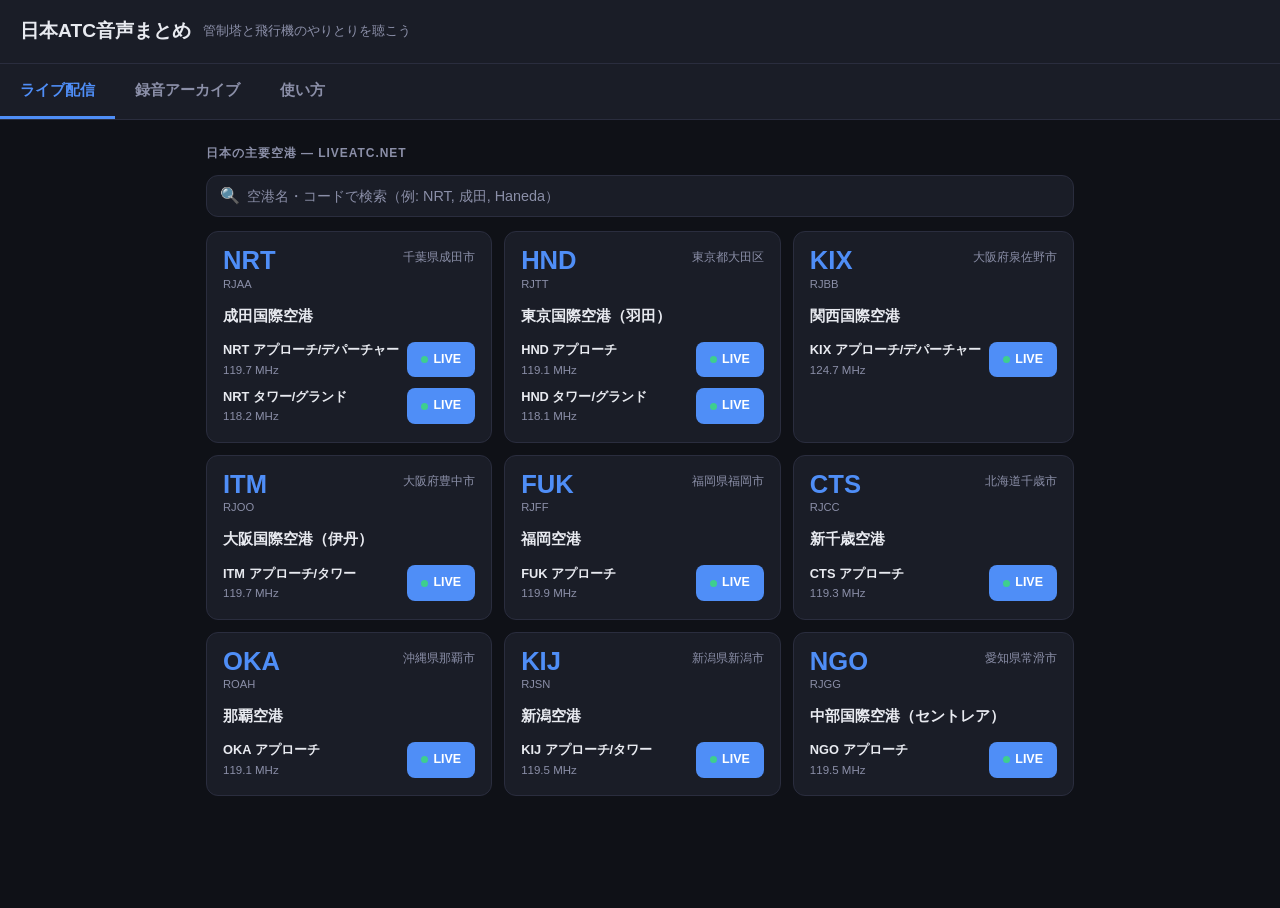
==== commit 5ef7dc04: "日本ATC音声まとめサイトを構築 - index.html: タブレット対応ダークテーマのSPA   - ライブ配信タブ: 日本9空港のLiveATC.netリンクをカード表示   - 録音アーカイブ" ====
--- a/index.html
+++ b/index.html
@@ -1,613 +1,121 @@
 <!DOCTYPE html>
 <html lang="ja">
 <head>
-<meta charset="UTF-8">
-<meta name="viewport" content="width=device-width, initial-scale=1.0">
-<title>AirbandJP - 日本の航空管制をリアルタイムで聴く</title>
-<link href="https://fonts.googleapis.com/css2?family=Noto+Sans+JP:wght@300;400;500;700&family=Share+Tech+Mono&family=Bebas+Neue&display=swap" rel="stylesheet">
-<style>
-  :root {
-    --bg: #060d1a;
-    --surface: #0d1c2e;
-    --surface2: #0f2035;
-    --accent: #00e5ff;
-    --accent2: #ff6b35;
-    --green: #00ff88;
-    --yellow: #ffd600;
-    --text: #c8d8e8;
-    --dim: #4a6a8a;
-    --border: rgba(0,229,255,0.12);
-  }
-  * { margin:0; padding:0; box-sizing:border-box; }
-  body {
-    background: var(--bg);
-    color: var(--text);
-    font-family: 'Noto Sans JP', sans-serif;
-    min-height: 100vh;
-    display: flex;
-    flex-direction: column;
-  }
-  body::before {
-    content:'';
-    position:fixed; inset:0;
-    background-image:
-      linear-gradient(rgba(0,229,255,0.02) 1px, transparent 1px),
-      linear-gradient(90deg, rgba(0,229,255,0.02) 1px, transparent 1px);
-    background-size: 40px 40px;
-    pointer-events:none; z-index:0;
-  }
-  header {
-    position: relative; z-index: 10;
-    height: 56px;
-    background: rgba(6,13,26,0.97);
-    border-bottom: 1px solid var(--border);
-    display: flex;
-    align-items: center;
-    padding: 0 1.2rem;
-    gap: 1rem;
-    flex-shrink: 0;
-  }
-  .logo {
-    font-family: 'Bebas Neue', sans-serif;
-    font-size: 1.6rem;
-    letter-spacing: .1em;
-    color: var(--accent);
-    display: flex;
-    align-items: center;
-    gap: .4rem;
-  }
-  .live-dot {
-    width: 8px; height: 8px;
-    background: var(--green);
-    border-radius: 50%;
-    box-shadow: 0 0 8px var(--green);
-    animation: blink 1.2s ease-in-out infinite;
-  }
-  @keyframes blink { 0%,100%{opacity:1} 50%{opacity:.2} }
-  .header-right {
-    margin-left: auto;
-    font-family: 'Share Tech Mono', monospace;
-    font-size: .72rem;
-    color: var(--dim);
-    display: flex;
-    gap: 1.5rem;
-  }
-  .header-right span { color: var(--text); }
-  .main {
-    position: relative; z-index: 1;
-    flex: 1;
-    display: grid;
-    grid-template-columns: 240px 1fr 280px;
-    min-height: 0;
-  }
-  .left-panel {
-    border-right: 1px solid var(--border);
-    background: var(--surface);
-    display: flex;
-    flex-direction: column;
-    overflow-y: auto;
-  }
-  .panel-title {
-    font-family: 'Share Tech Mono', monospace;
-    font-size: .62rem;
-    letter-spacing: .2em;
-    color: var(--dim);
-    padding: .6rem 1rem;
-    border-bottom: 1px solid var(--border);
-    background: rgba(0,0,0,.2);
-    flex-shrink: 0;
-  }
-  .airport-item {
-    padding: .85rem 1rem;
-    border-bottom: 1px solid rgba(0,229,255,0.06);
-    cursor: pointer;
-    transition: background .15s;
-    position: relative;
-  }
-  .airport-item::before {
-    content:'';
-    position:absolute;
-    left:0;top:0;bottom:0;
-    width:2px;
-    background:var(--accent);
-    transform:scaleY(0);
-    transition:transform .2s;
-  }
-  .airport-item:hover { background: rgba(0,229,255,0.05); }
-  .airport-item:hover::before { transform:scaleY(1); }
-  .airport-item.active { background: rgba(0,229,255,0.08); }
-  .airport-item.active::before { transform:scaleY(1); }
-  .ai-code {
-    font-family: 'Bebas Neue', sans-serif;
-    font-size: 1.4rem;
-    color: var(--accent);
-    letter-spacing: .05em;
-    line-height: 1;
-  }
-  .ai-name { font-size: .82rem; color: #fff; font-weight: 500; }
-  .ai-sub { font-family: 'Share Tech Mono', monospace; font-size: .62rem; color: var(--dim); margin-top:.1rem; }
-  .badge {
-    display:inline-block;
-    font-family:'Share Tech Mono',monospace;
-    font-size:.58rem;
-    padding:1px 6px;
-    margin-top:.25rem;
-    border-radius:1px;
-  }
-  .badge-live { background:rgba(0,255,136,.12); color:var(--green); border:1px solid rgba(0,255,136,.25); }
-  .badge-soon { background:rgba(90,122,154,.1); color:var(--dim); border:1px solid rgba(90,122,154,.2); }
-  .feed-section {
-    border-top: 1px solid var(--border);
-    padding: .5rem;
-    background: rgba(0,0,0,.25);
-    flex-shrink: 0;
-  }
-  .feed-label {
-    font-family:'Share Tech Mono',monospace;
-    font-size:.58rem;
-    color:var(--dim);
-    letter-spacing:.1em;
-    margin-bottom:.3rem;
-    padding: 0 .2rem;
-  }
-  .feed-btn {
-    display:block; width:100%;
-    font-family:'Share Tech Mono',monospace;
-    font-size:.65rem;
-    padding:.35rem .6rem;
-    margin-bottom:.25rem;
-    background:transparent;
-    border:1px solid var(--border);
-    color:var(--dim);
-    cursor:pointer;
-    text-align:left;
-    transition:all .15s;
-  }
-  .feed-btn:hover, .feed-btn.active {
-    background:rgba(0,229,255,0.08);
-    border-color:var(--accent);
-    color:var(--accent);
-  }
-  .center-panel {
-    display: flex;
-    flex-direction: column;
-    min-height: 0;
-  }
-  .map-wrap {
-    flex: 1;
-    position: relative;
-    min-height: 300px;
-  }
-  .map-wrap iframe {
-    width:100%; height:100%;
-    border:none;
-  }
-  .map-tag {
-    position:absolute;
-    top:.6rem; left:.6rem;
-    font-family:'Share Tech Mono',monospace;
-    font-size:.6rem;
-    color:var(--accent);
-    background:rgba(6,13,26,.85);
-    border:1px solid var(--border);
-    padding:.3rem .7rem;
-    pointer-events:none;
-  }
-  .player-bar {
-    height: 72px;
-    background: var(--surface2);
-    border-top: 1px solid var(--accent);
-    display: flex;
-    align-items: center;
-    padding: 0 1.2rem;
-    gap: 1rem;
-    flex-shrink: 0;
-    position: relative;
-  }
-  .player-bar::before {
-    content:'NOW ON AIR';
-    position:absolute;
-    top:-10px; left:14px;
-    background:var(--accent);
-    color:var(--bg);
-    font-family:'Share Tech Mono',monospace;
-    font-size:.58rem;
-    padding:1px 7px;
-    letter-spacing:.1em;
-  }
-  .player-info { flex:1; min-width:0; }
-  .player-name {
-    font-family:'Bebas Neue',sans-serif;
-    font-size:1.2rem;
-    letter-spacing:.05em;
-    color:#fff;
-    line-height:1;
-    white-space:nowrap;
-    overflow:hidden;
-    text-overflow:ellipsis;
-  }
-  .player-freq {
-    font-family:'Share Tech Mono',monospace;
-    font-size:.62rem;
-    color:var(--dim);
-    margin-top:.1rem;
-  }
-  .waveform {
-    display:flex; align-items:center; gap:2px; height:24px;
-  }
-  .wbar {
-    width:3px; background:var(--accent); border-radius:1px;
-    animation:wave 1s ease-in-out infinite;
-    opacity:0; transition:opacity .3s;
-  }
-  .wbar.on{opacity:1;}
-  .wbar:nth-child(1){animation-delay:0s;height:30%}
-  .wbar:nth-child(2){animation-delay:.08s;height:65%}
-  .wbar:nth-child(3){animation-delay:.16s;height:100%}
-  .wbar:nth-child(4){animation-delay:.24s;height:55%}
-  .wbar:nth-child(5){animation-delay:.32s;height:80%}
-  .wbar:nth-child(6){animation-delay:.16s;height:45%}
-  .wbar:nth-child(7){animation-delay:.08s;height:90%}
-  @keyframes wave{0%,100%{transform:scaleY(.3)}50%{transform:scaleY(1)}}
-  .btn-liveatc {
-    font-family:'Share Tech Mono',monospace;
-    font-size:.68rem;
-    padding:.5rem 1rem;
-    background:var(--accent);
-    color:var(--bg);
-    border:none;
-    cursor:pointer;
-    letter-spacing:.05em;
-    font-weight:700;
-    transition:opacity .15s;
-    white-space:nowrap;
-    text-decoration:none;
-    display:flex;
-    align-items:center;
-  }
-  .btn-liveatc:hover{opacity:.85;}
-  .subtitle-bar {
-    height:34px;
-    background:rgba(0,0,0,.4);
-    border-top:1px solid var(--border);
-    display:flex;
-    align-items:center;
-    padding:0 1rem;
-    gap:.8rem;
-    flex-shrink:0;
-    overflow:hidden;
-  }
-  .subtitle-label {
-    font-family:'Share Tech Mono',monospace;
-    font-size:.58rem;
-    color:var(--dim);
-    white-space:nowrap;
-  }
-  .subtitle-text {
-    font-family:'Share Tech Mono',monospace;
-    font-size:.75rem;
-    color:var(--yellow);
-    flex:1;
-    overflow:hidden;
-    white-space:nowrap;
-    text-overflow:ellipsis;
-  }
-  .right-panel {
-    border-left:1px solid var(--border);
-    background:var(--surface);
-    display:flex;
-    flex-direction:column;
-    overflow:hidden;
-  }
-  .detected-box {
-    margin:.7rem;
-    padding:.9rem;
-    border:1px solid var(--yellow);
-    background:rgba(255,214,0,.05);
-    display:none;
-    animation:fadeIn .3s ease;
-  }
-  .detected-box.show{display:block;}
-  @keyframes fadeIn{from{opacity:0;transform:translateY(-4px)}to{opacity:1;transform:translateY(0)}}
-  .dt-en{font-family:'Share Tech Mono',monospace;font-size:.9rem;color:var(--yellow);}
-  .dt-ja{font-size:1rem;color:#fff;font-weight:700;margin:.25rem 0;}
-  .dt-desc{font-size:.72rem;color:var(--text);line-height:1.6;}
-  .cat-tabs{display:flex;border-bottom:1px solid var(--border);flex-shrink:0;}
-  .cat-tab{
-    flex:1;padding:.45rem;
-    font-family:'Share Tech Mono',monospace;font-size:.58rem;
-    color:var(--dim);background:transparent;border:none;cursor:pointer;
-    border-bottom:2px solid transparent;transition:all .15s;
-  }
-  .cat-tab.active{color:var(--accent);border-bottom-color:var(--accent);}
-  .guide-label{
-    font-family:'Share Tech Mono',monospace;font-size:.58rem;
-    color:var(--dim);padding:.4rem .8rem;
-    border-bottom:1px solid var(--border);flex-shrink:0;
-  }
-  .terms-scroll{flex:1;overflow-y:auto;padding:.4rem;}
-  .term-card{
-    padding:.6rem .7rem;margin-bottom:.35rem;
-    border:1px solid var(--border);background:rgba(0,0,0,.2);
-    cursor:pointer;transition:all .2s;
-  }
-  .term-card.hl{border-color:var(--yellow);background:rgba(255,214,0,.06);}
-  .tc-en{font-family:'Share Tech Mono',monospace;font-size:.72rem;color:var(--accent2);margin-bottom:.1rem;}
-  .tc-ja{font-size:.78rem;color:#fff;font-weight:500;}
-  .tc-desc{font-size:.66rem;color:var(--dim);margin-top:.1rem;line-height:1.5;}
-  ::-webkit-scrollbar{width:3px;}
-  ::-webkit-scrollbar-thumb{background:var(--border);border-radius:2px;}
-  @media(max-width:700px){
-    .main{grid-template-columns:1fr;}
-    .left-panel,.right-panel{display:none;}
-  }
-</style>
+  <meta charset="UTF-8" />
+  <meta name="viewport" content="width=device-width, initial-scale=1.0" />
+  <meta name="description" content="日本の管制塔と飛行機のやりとりを聴ける音声まとめサイト" />
+  <title>日本ATC音声まとめ</title>
+  <link rel="stylesheet" href="css/style.css" />
 </head>
 <body>
 
-<header>
-  <div class="logo">
-    <div class="live-dot"></div>
-    AIRBAND<span style="color:#fff">JP</span>
-  </div>
-  <div class="header-right">
-    <div>JST <span id="clock">--:--:--</span></div>
-    <div>受信中 <span id="apCode" style="color:var(--green)">RJTT</span></div>
-  </div>
-</header>
+  <!-- Header -->
+  <header>
+    <div>
+      <h1>日本ATC音声まとめ</h1>
+    </div>
+    <span class="tagline">管制塔と飛行機のやりとりを聴こう</span>
+  </header>
 
-<div class="main">
+  <!-- Tab Nav -->
+  <nav class="nav-tabs">
+    <div class="nav-tab active" data-tab="live">ライブ配信</div>
+    <div class="nav-tab" data-tab="recordings">録音アーカイブ</div>
+    <div class="nav-tab" data-tab="about">使い方</div>
+  </nav>
 
-  <div class="left-panel">
-    <div class="panel-title">▶ AIRPORTS</div>
-    <div class="airport-item active" onclick="selectAirport(this,'RJTT','羽田空港','Tower 118.100 / App 119.100')">
-      <div class="ai-code">RJTT</div>
-      <div class="ai-name">羽田空港</div>
-      <div class="ai-sub">Tokyo International / Haneda</div>
-      <div class="badge badge-live">● LIVE · 5フィード</div>
+  <!-- Main Content -->
+  <main>
+
+    <!-- LIVE section -->
+    <section data-tab="live" class="active">
+      <p class="section-title">日本の主要空港 — LiveATC.net</p>
+
+      <!-- Search -->
+      <div class="search-bar">
+        <span class="search-icon">&#128269;</span>
+        <input
+          type="search"
+          id="airport-search"
+          placeholder="空港名・コードで検索（例: NRT, 成田, Haneda）"
+          autocomplete="off"
+        />
+      </div>
+
+      <!-- Airport Cards Grid -->
+      <div class="airport-grid" id="airport-grid">
+        <div style="color:var(--text-dim);text-align:center;padding:32px">
+          <div class="spinner"></div>
+        </div>
+      </div>
+    </section>
+
+    <!-- RECORDINGS section -->
+    <section data-tab="recordings">
+      <p class="section-title">アップロード済み録音</p>
+      <div class="recordings-list" id="recordings-list">
+        <div style="color:var(--text-dim);text-align:center;padding:32px">
+          <div class="spinner"></div>
+        </div>
+      </div>
+    </section>
+
+    <!-- ABOUT section -->
+    <section data-tab="about">
+      <p class="section-title">このサイトについて</p>
+
+      <div class="about-card">
+        <h3>ライブ配信の聴き方</h3>
+        <ol>
+          <li>「ライブ配信」タブから空港を選ぶ</li>
+          <li>「LIVE」ボタンをタップして LiveATC.net を開く</li>
+          <li>LiveATC のページでストリームを選んで再生</li>
+        </ol>
+      </div>
+
+      <div class="about-card">
+        <h3>録音のアップロード方法 (Google Colab)</h3>
+        <ol>
+          <li>リポジトリ内の <code>colab/atc_recorder.ipynb</code> を Google Colab で開く</li>
+          <li>GitHub の Personal Access Token（<code>repo</code> スコープ）を設定</li>
+          <li>録音したい空港・周波数・時間を入力して実行</li>
+          <li>自動で LiveATC から録音し GitHub にアップロード</li>
+          <li>Cloudflare Pages が自動デプロイ → このサイトに反映</li>
+        </ol>
+      </div>
+
+      <div class="about-card">
+        <h3>Cloudflare Pages のセットアップ</h3>
+        <ol>
+          <li>Cloudflare Pages でプロジェクトを作成</li>
+          <li>GitHub リポジトリを連携</li>
+          <li>ビルドコマンドは不要（静的サイト）</li>
+          <li>出力ディレクトリを <code>/</code> に設定</li>
+          <li>push するたびに自動デプロイ</li>
+        </ol>
+      </div>
+
+      <div class="about-card">
+        <h3>注意事項</h3>
+        <ul>
+          <li>LiveATC.net の利用規約に従って使用してください</li>
+          <li>録音ファイルは aviation radio の受信記録です</li>
+          <li>個人利用・学習目的のみ</li>
+        </ul>
+      </div>
+    </section>
+
+  </main>
+
+  <!-- Fixed Audio Player Bar -->
+  <div id="player-bar" class="hidden">
+    <div id="now-playing-text">
+      <div id="now-playing-title">-</div>
+      <div id="now-playing-sub">-</div>
     </div>
-    <div class="airport-item" onclick="selectAirport(this,'RJAA','成田国際空港','App 124.400 / Dep 132.100')">
-      <div class="ai-code">RJAA</div>
-      <div class="ai-name">成田国際空港</div>
-      <div class="ai-sub">Narita International Airport</div>
-      <div class="badge badge-live">● LIVE · 6フィード</div>
-    </div>
-    <div class="airport-item" onclick="selectAirport(this,'RJOO','大阪国際空港（伊丹）','Tower 118.900 / App 119.725')">
-      <div class="ai-code">RJOO</div>
-      <div class="ai-name">大阪国際空港（伊丹）</div>
-      <div class="ai-sub">Osaka International / Itami</div>
-      <div class="badge badge-live">● LIVE</div>
-    </div>
-    <div class="airport-item" onclick="selectAirport(this,'ROAH','那覇空港','Tower 118.100 / App 119.500')">
-      <div class="ai-code">ROAH</div>
-      <div class="ai-name">那覇空港</div>
-      <div class="ai-sub">Naha Airport</div>
-      <div class="badge badge-live">● LIVE</div>
-    </div>
-    <div class="airport-item" onclick="selectAirport(this,'RJTY','横田基地','Tower 126.200')">
-      <div class="ai-code">RJTY</div>
-      <div class="ai-name">横田基地（米軍）</div>
-      <div class="ai-sub">Yokota Air Base</div>
-      <div class="badge badge-live">● LIVE</div>
-    </div>
-    <div class="airport-item" onclick="selectAirport(this,'RJSF','福島空港','Tower 118.100')">
-      <div class="ai-code">RJSF</div>
-      <div class="ai-name">福島空港</div>
-      <div class="ai-sub">Fukushima Airport</div>
-      <div class="badge badge-live">● LIVE</div>
-    </div>
-    <div class="airport-item" style="opacity:.4;pointer-events:none">
-      <div class="ai-code">RJCC</div>
-      <div class="ai-name">新千歳空港</div>
-      <div class="ai-sub">New Chitose Airport</div>
-      <div class="badge badge-soon">○ 準備中</div>
-    </div>
-    <div class="airport-item" style="opacity:.4;pointer-events:none">
-      <div class="ai-code">RJFF</div>
-      <div class="ai-name">福岡空港</div>
-      <div class="ai-sub">Fukuoka Airport</div>
-      <div class="badge badge-soon">○ 準備中</div>
-    </div>
-    <div class="airport-item" style="opacity:.4;pointer-events:none">
-      <div class="ai-code">RJGG</div>
-      <div class="ai-name">中部国際空港</div>
-      <div class="ai-sub">Chubu Centrair Airport</div>
-      <div class="badge badge-soon">○ 準備中</div>
-    </div>
-    <div class="feed-section">
-      <div class="feed-label">SELECT FEED</div>
-      <div id="feedBtns"></div>
-    </div>
+    <audio id="audio-player" controls></audio>
   </div>
 
-  <div class="center-panel">
-    <div class="map-wrap">
-      <iframe src="https://www.flightradar24.com/simple_map#35.55,139.78/9" allowfullscreen></iframe>
-      <div class="map-tag">▶ FLIGHTRADAR24 · REALTIME</div>
-    </div>
-    <div class="player-bar">
-      <div class="player-info">
-        <div class="player-name" id="playerName">羽田空港 — Approach / Departure</div>
-        <div class="player-freq" id="playerFreq">RJTT · 119.100 / 120.500 MHz · LiveATC.net</div>
-      </div>
-      <div class="waveform" id="waveform">
-        <div class="wbar"></div><div class="wbar"></div><div class="wbar"></div>
-        <div class="wbar"></div><div class="wbar"></div><div class="wbar"></div>
-        <div class="wbar"></div>
-      </div>
-      <a id="liveatcBtn"
-         href="https://www.liveatc.net/hlisten.php?mount=rjtt_app&icao=rjtt"
-         target="_blank"
-         class="btn-liveatc"
-         onclick="startWave()">
-        ▶ 音声を聴く
-      </a>
-    </div>
-    <div class="subtitle-bar">
-      <div class="subtitle-label">◈ PHRASE</div>
-      <div class="subtitle-text" id="subtitleText">— 管制用語が検出されるとここに表示されます —</div>
-    </div>
-  </div>
-
-  <div class="right-panel">
-    <div class="detected-box" id="detectedBox">
-      <div class="dt-en" id="dtEn"></div>
-      <div class="dt-ja" id="dtJa"></div>
-      <div class="dt-desc" id="dtDesc"></div>
-    </div>
-    <div class="cat-tabs">
-      <button class="cat-tab active" onclick="switchCat(this,'all')">すべて</button>
-      <button class="cat-tab" onclick="switchCat(this,'takeoff')">離着陸</button>
-      <button class="cat-tab" onclick="switchCat(this,'ground')">地上</button>
-      <button class="cat-tab" onclick="switchCat(this,'basic')">基本</button>
-    </div>
-    <div class="guide-label">▶ ATC PHRASE GUIDE · タップで詳細</div>
-    <div class="terms-scroll" id="termsList"></div>
-  </div>
-
-</div>
-
-<script>
-const feeds = {
-  RJTT:[
-    {label:'Approach / Departure', mount:'rjtt_app',     freq:'119.100 / 120.500 MHz'},
-    {label:'Tower / Ground / TCA', mount:'rjtt_twr',     freq:'118.100 / 121.700 MHz'},
-    {label:'Tokyo Control',        mount:'rjtt_control', freq:'128.800 / 132.600 MHz'},
-    {label:'Company Channels',     mount:'rjtt2',        freq:'129.125 / 130.400 MHz'},
-    {label:'Del / Ground',         mount:'rjtt_gnd',     freq:'121.700 / 121.900 MHz'},
-  ],
-  RJAA:[
-    {label:'Approach（南方）',  mount:'rjaa_app_s', freq:'124.400 / 127.700 MHz'},
-    {label:'Departure #1',     mount:'rjaa_dep1',  freq:'132.100 MHz'},
-    {label:'Ground #1',        mount:'rjaa_gnd1',  freq:'121.700 MHz'},
-    {label:'Radar まとめ',     mount:'rjaa_radar', freq:'132.100 / 120.600 MHz'},
-    {label:'Company Channels', mount:'rjaa_co',    freq:'各社共通波'},
-  ],
-  RJOO:[{label:'Tower / Approach', mount:'rjoo', freq:'118.900 / 119.725 MHz'}],
-  ROAH:[{label:'Tower / Approach', mount:'roah', freq:'118.100 / 119.500 MHz'}],
-  RJTY:[{label:'Tower / Approach', mount:'rjty', freq:'126.200 MHz'}],
-  RJSF:[{label:'Tower / Approach', mount:'rjsf', freq:'118.100 MHz'}],
-};
-
-const terms = [
-  {en:'Cleared for takeoff', ja:'🛫 離陸許可',         cat:'takeoff', desc:'管制官がパイロットに滑走路からの離陸を許可する指示。この言葉の直後に飛行機が加速します。'},
-  {en:'Cleared to land',     ja:'🛬 着陸許可',         cat:'takeoff', desc:'着陸滑走路への進入・着陸を許可する指示。ファイナルアプローチ中に発令されます。'},
-  {en:'Go around',           ja:'⚠️ 着陸やり直し',    cat:'takeoff', desc:'着陸を中止して上昇するよう指示。天候・先行機などで発令される重要指示。'},
-  {en:'Line up and wait',    ja:'⏸ 滑走路上で待機',   cat:'takeoff', desc:'滑走路に進入して待機するよう指示。離陸許可ではないので注意。'},
-  {en:'Rotate',              ja:'🔺 機首上げ',         cat:'takeoff', desc:'離陸滑走中に機首を上げるタイミングを示す言葉。'},
-  {en:'Pushback approved',   ja:'🔙 プッシュバック許可', cat:'ground', desc:'ゲートから後退することを許可する指示。エンジン始動前に行われます。'},
-  {en:'Taxi to runway',      ja:'🚕 滑走路へ地上走行',  cat:'ground', desc:'指定された滑走路まで地上走行するよう指示。'},
-  {en:'Hold short',          ja:'🛑 手前で停止待機',    cat:'ground', desc:'指定されたポイントの手前で停止して待機するよう指示。'},
-  {en:'Cross runway',        ja:'✈ 滑走路横断許可',     cat:'ground', desc:'指定された滑走路を横断することを許可する指示。'},
-  {en:'Roger',               ja:'✅ 了解（受信確認）',  cat:'basic',  desc:'指示内容を受信・理解したことを伝える言葉。'},
-  {en:'Wilco',               ja:'✅ 了解・実行します',  cat:'basic',  desc:'Will comply（従います）の略。実行の意志を含みます。'},
-  {en:'Affirm',              ja:'◯ はい・肯定',         cat:'basic',  desc:'「Yes」に相当する航空無線用語。'},
-  {en:'Negative',            ja:'✕ いいえ・否定',       cat:'basic',  desc:'「No」に相当する航空無線用語。'},
-  {en:'Say again',           ja:'🔁 もう一度言って',    cat:'basic',  desc:'聞き取れなかった場合に再送信を求める言葉。'},
-  {en:'Standby',             ja:'⏳ 少し待って',         cat:'basic',  desc:'管制官が忙しい時や確認中に使用する言葉。'},
-  {en:'Squawk XXXX',         ja:'📡 トランスポンダ設定', cat:'basic',  desc:'レーダー識別用コードを設定する指示。7700=緊急。'},
-  {en:'Contact',             ja:'📻 周波数を変更して',   cat:'basic',  desc:'別の管制機関または周波数に切り替えるよう指示。'},
-  {en:'Mayday Mayday Mayday',ja:'🆘 緊急事態宣言',      cat:'basic',  desc:'生命・航空機に関わる重大な緊急事態を宣言。3回繰り返します。'},
-];
-
-let currentCat = 'all';
-let currentAirport = 'RJTT';
-let waveInterval = null;
-
-function renderTerms(cat) {
-  const list = document.getElementById('termsList');
-  const filtered = cat==='all' ? terms : terms.filter(t=>t.cat===cat);
-  list.innerHTML = filtered.map((t,i)=>`
-    <div class="term-card" onclick="showTerm(${terms.indexOf(t)})">
-      <div class="tc-en">${t.en}</div>
-      <div class="tc-ja">${t.ja}</div>
-      <div class="tc-desc">${t.desc.substring(0,40)}…</div>
-    </div>
-  `).join('');
-}
-
-function switchCat(btn, cat) {
-  document.querySelectorAll('.cat-tab').forEach(b=>b.classList.remove('active'));
-  btn.classList.add('active');
-  currentCat = cat;
-  renderTerms(cat);
-}
-
-function showTerm(idx) {
-  const t = terms[idx];
-  document.getElementById('dtEn').textContent = t.en;
-  document.getElementById('dtJa').textContent = t.ja;
-  document.getElementById('dtDesc').textContent = t.desc;
-  const box = document.getElementById('detectedBox');
-  box.classList.remove('show');
-  setTimeout(()=>box.classList.add('show'), 10);
-  document.getElementById('subtitleText').textContent = `${t.en}  →  ${t.ja}`;
-}
-
-function selectAirport(el, code, name, freq) {
-  document.querySelectorAll('.airport-item').forEach(i=>i.classList.remove('active'));
-  el.classList.add('active');
-  currentAirport = code;
-  document.getElementById('apCode').textContent = code;
-  const fs = feeds[code] || [];
-  buildFeedBtns(fs, code);
-  updatePlayer(name, fs[0].label, code, fs[0].mount, fs[0].freq);
-  stopWave();
-}
-
-function buildFeedBtns(fs, code) {
-  const container = document.getElementById('feedBtns');
-  container.innerHTML = fs.map((f,i)=>`
-    <button class="feed-btn${i===0?' active':''}"
-      onclick="selectFeed(this,'${f.label}','${f.mount}','${f.freq}','${code}')">
-      ▶ ${f.label}
-    </button>
-  `).join('');
-}
-
-function selectFeed(btn, label, mount, freq, code) {
-  document.querySelectorAll('.feed-btn').forEach(b=>b.classList.remove('active'));
-  btn.classList.add('active');
-  const apName = document.querySelector('.airport-item.active .ai-name')?.textContent || '';
-  updatePlayer(apName, label, code||currentAirport, mount, freq);
-  stopWave();
-}
-
-function updatePlayer(apName, feedLabel, code, mount, freq) {
-  document.getElementById('playerName').textContent = `${apName} — ${feedLabel}`;
-  document.getElementById('playerFreq').textContent = `${code} · ${freq} · LiveATC.net`;
-  document.getElementById('liveatcBtn').href =
-    `https://www.liveatc.net/hlisten.php?mount=${mount}&icao=${code}`;
-}
-
-function startWave() {
-  document.querySelectorAll('.wbar').forEach(b=>b.classList.add('on'));
-  document.getElementById('subtitleText').textContent = '🔊 LiveATCのページで音声を再生してください';
-  if(waveInterval) clearInterval(waveInterval);
-  waveInterval = setInterval(()=>{
-    const idx = Math.floor(Math.random()*terms.length);
-    showTerm(idx);
-  }, 5000);
-}
-
-function stopWave() {
-  document.querySelectorAll('.wbar').forEach(b=>b.classList.remove('on'));
-  if(waveInterval){ clearInterval(waveInterval); waveInterval=null; }
-  document.getElementById('subtitleText').textContent = '— 管制用語が検出されるとここに表示されます —';
-}
-
-function updateClock() {
-  const jst = new Date(Date.now() + 9*60*60*1000);
-  document.getElementById('clock').textContent = jst.toISOString().substr(11,8);
-}
-setInterval(updateClock, 1000);
-updateClock();
-
-function init() {
-  buildFeedBtns(feeds.RJTT, 'RJTT');
-  renderTerms('all');
-}
-init();
-</script>
+  <script src="js/app.js"></script>
 </body>
 </html>
--- a/css/style.css
+++ b/css/style.css
@@ -0,0 +1,476 @@
+/* ===== Reset & Base ===== */
+*, *::before, *::after {
+  box-sizing: border-box;
+  margin: 0;
+  padding: 0;
+}
+
+:root {
+  --bg: #0f1117;
+  --bg-card: #1a1d27;
+  --bg-card-hover: #21253a;
+  --border: #2a2d3e;
+  --accent: #4f8ef7;
+  --accent-dark: #3a6fd8;
+  --text: #e8eaf0;
+  --text-dim: #8b8fa8;
+  --green: #3ecf8e;
+  --red: #f56565;
+  --yellow: #f6c90e;
+  --player-height: 80px;
+  --radius: 12px;
+}
+
+html {
+  font-size: 16px;
+  -webkit-text-size-adjust: 100%;
+}
+
+body {
+  background: var(--bg);
+  color: var(--text);
+  font-family: -apple-system, BlinkMacSystemFont, "Hiragino Kaku Gothic ProN",
+    "Noto Sans JP", sans-serif;
+  min-height: 100vh;
+  padding-bottom: calc(var(--player-height) + 16px);
+  line-height: 1.6;
+}
+
+/* ===== Header ===== */
+header {
+  background: var(--bg-card);
+  border-bottom: 1px solid var(--border);
+  padding: 16px 20px;
+  position: sticky;
+  top: 0;
+  z-index: 100;
+  display: flex;
+  align-items: center;
+  gap: 12px;
+}
+
+header h1 {
+  font-size: 1.2rem;
+  font-weight: 700;
+  color: var(--text);
+  white-space: nowrap;
+}
+
+header .tagline {
+  font-size: 0.8rem;
+  color: var(--text-dim);
+  display: none;
+}
+
+@media (min-width: 480px) {
+  header .tagline {
+    display: block;
+  }
+}
+
+/* ===== Nav Tabs ===== */
+.nav-tabs {
+  display: flex;
+  border-bottom: 1px solid var(--border);
+  background: var(--bg-card);
+  overflow-x: auto;
+  -webkit-overflow-scrolling: touch;
+  scrollbar-width: none;
+}
+
+.nav-tabs::-webkit-scrollbar {
+  display: none;
+}
+
+.nav-tab {
+  flex-shrink: 0;
+  padding: 14px 20px;
+  font-size: 0.95rem;
+  font-weight: 600;
+  color: var(--text-dim);
+  cursor: pointer;
+  border-bottom: 3px solid transparent;
+  transition: color 0.2s, border-color 0.2s;
+  user-select: none;
+  -webkit-tap-highlight-color: transparent;
+}
+
+.nav-tab.active {
+  color: var(--accent);
+  border-bottom-color: var(--accent);
+}
+
+/* ===== Main Content ===== */
+main {
+  max-width: 900px;
+  margin: 0 auto;
+  padding: 16px;
+}
+
+section {
+  display: none;
+}
+
+section.active {
+  display: block;
+}
+
+.section-title {
+  font-size: 0.75rem;
+  font-weight: 700;
+  letter-spacing: 0.08em;
+  text-transform: uppercase;
+  color: var(--text-dim);
+  margin-bottom: 12px;
+  margin-top: 8px;
+}
+
+/* ===== Airport Grid ===== */
+.airport-grid {
+  display: grid;
+  grid-template-columns: 1fr;
+  gap: 12px;
+}
+
+@media (min-width: 600px) {
+  .airport-grid {
+    grid-template-columns: repeat(2, 1fr);
+  }
+}
+
+@media (min-width: 860px) {
+  .airport-grid {
+    grid-template-columns: repeat(3, 1fr);
+  }
+}
+
+/* ===== Airport Card ===== */
+.airport-card {
+  background: var(--bg-card);
+  border: 1px solid var(--border);
+  border-radius: var(--radius);
+  padding: 16px;
+  transition: border-color 0.2s, background 0.2s;
+}
+
+.airport-card:hover,
+.airport-card:focus-within {
+  border-color: var(--accent);
+  background: var(--bg-card-hover);
+}
+
+.airport-card-header {
+  display: flex;
+  justify-content: space-between;
+  align-items: flex-start;
+  margin-bottom: 10px;
+}
+
+.airport-iata {
+  font-size: 1.6rem;
+  font-weight: 800;
+  color: var(--accent);
+  line-height: 1;
+}
+
+.airport-icao {
+  font-size: 0.7rem;
+  color: var(--text-dim);
+  margin-top: 2px;
+}
+
+.airport-location {
+  font-size: 0.75rem;
+  color: var(--text-dim);
+  text-align: right;
+}
+
+.airport-name {
+  font-size: 0.95rem;
+  font-weight: 600;
+  margin-bottom: 12px;
+}
+
+/* Feed list */
+.feed-list {
+  list-style: none;
+  display: flex;
+  flex-direction: column;
+  gap: 8px;
+}
+
+.feed-item {
+  display: flex;
+  align-items: center;
+  justify-content: space-between;
+  gap: 8px;
+}
+
+.feed-info {
+  flex: 1;
+  min-width: 0;
+}
+
+.feed-name {
+  font-size: 0.8rem;
+  font-weight: 600;
+  white-space: nowrap;
+  overflow: hidden;
+  text-overflow: ellipsis;
+}
+
+.feed-freq {
+  font-size: 0.72rem;
+  color: var(--text-dim);
+}
+
+.btn-live {
+  flex-shrink: 0;
+  display: inline-flex;
+  align-items: center;
+  gap: 5px;
+  padding: 8px 14px;
+  font-size: 0.78rem;
+  font-weight: 700;
+  color: #fff;
+  background: var(--accent);
+  border: none;
+  border-radius: 8px;
+  cursor: pointer;
+  text-decoration: none;
+  transition: background 0.2s;
+  -webkit-tap-highlight-color: transparent;
+  white-space: nowrap;
+}
+
+.btn-live:hover,
+.btn-live:active {
+  background: var(--accent-dark);
+}
+
+.live-dot {
+  width: 7px;
+  height: 7px;
+  border-radius: 50%;
+  background: var(--green);
+  animation: pulse 1.5s infinite;
+}
+
+@keyframes pulse {
+  0%, 100% { opacity: 1; }
+  50% { opacity: 0.3; }
+}
+
+/* ===== Recordings Section ===== */
+.recordings-list {
+  display: flex;
+  flex-direction: column;
+  gap: 10px;
+}
+
+.recording-card {
+  background: var(--bg-card);
+  border: 1px solid var(--border);
+  border-radius: var(--radius);
+  padding: 14px 16px;
+  display: flex;
+  align-items: center;
+  gap: 14px;
+  cursor: pointer;
+  transition: border-color 0.2s, background 0.2s;
+  -webkit-tap-highlight-color: transparent;
+}
+
+.recording-card:hover,
+.recording-card.playing {
+  border-color: var(--accent);
+  background: var(--bg-card-hover);
+}
+
+.recording-card.playing .play-icon {
+  color: var(--green);
+}
+
+.play-icon {
+  font-size: 1.4rem;
+  flex-shrink: 0;
+  color: var(--accent);
+  width: 32px;
+  text-align: center;
+}
+
+.recording-info {
+  flex: 1;
+  min-width: 0;
+}
+
+.recording-title {
+  font-size: 0.9rem;
+  font-weight: 600;
+  white-space: nowrap;
+  overflow: hidden;
+  text-overflow: ellipsis;
+}
+
+.recording-meta {
+  font-size: 0.75rem;
+  color: var(--text-dim);
+  margin-top: 2px;
+}
+
+.recording-badge {
+  flex-shrink: 0;
+  font-size: 0.72rem;
+  font-weight: 700;
+  padding: 3px 8px;
+  border-radius: 6px;
+  background: rgba(79, 142, 247, 0.15);
+  color: var(--accent);
+}
+
+.empty-state {
+  text-align: center;
+  padding: 48px 16px;
+  color: var(--text-dim);
+}
+
+.empty-state p {
+  margin-top: 8px;
+  font-size: 0.85rem;
+}
+
+/* ===== About Section ===== */
+.about-card {
+  background: var(--bg-card);
+  border: 1px solid var(--border);
+  border-radius: var(--radius);
+  padding: 20px;
+  margin-bottom: 12px;
+}
+
+.about-card h3 {
+  font-size: 0.95rem;
+  font-weight: 700;
+  margin-bottom: 10px;
+  color: var(--accent);
+}
+
+.about-card p, .about-card li {
+  font-size: 0.85rem;
+  color: var(--text-dim);
+  margin-bottom: 6px;
+}
+
+.about-card ol, .about-card ul {
+  padding-left: 18px;
+}
+
+.about-card code {
+  font-family: "SFMono-Regular", "Consolas", monospace;
+  background: rgba(79,142,247,0.1);
+  padding: 1px 5px;
+  border-radius: 4px;
+  font-size: 0.8rem;
+  color: var(--accent);
+}
+
+/* ===== Player Bar ===== */
+#player-bar {
+  position: fixed;
+  bottom: 0;
+  left: 0;
+  right: 0;
+  height: var(--player-height);
+  background: var(--bg-card);
+  border-top: 1px solid var(--border);
+  display: flex;
+  align-items: center;
+  padding: 0 16px;
+  gap: 12px;
+  z-index: 200;
+}
+
+#player-bar.hidden {
+  display: none;
+}
+
+#now-playing-text {
+  flex: 1;
+  min-width: 0;
+}
+
+#now-playing-title {
+  font-size: 0.85rem;
+  font-weight: 600;
+  white-space: nowrap;
+  overflow: hidden;
+  text-overflow: ellipsis;
+}
+
+#now-playing-sub {
+  font-size: 0.72rem;
+  color: var(--text-dim);
+}
+
+audio#audio-player {
+  flex: 2;
+  min-width: 0;
+  max-width: 400px;
+  height: 40px;
+  accent-color: var(--accent);
+}
+
+audio#audio-player::-webkit-media-controls-panel {
+  background: var(--bg-card);
+}
+
+/* ===== Loading Spinner ===== */
+.spinner {
+  display: inline-block;
+  width: 20px;
+  height: 20px;
+  border: 2px solid var(--border);
+  border-top-color: var(--accent);
+  border-radius: 50%;
+  animation: spin 0.8s linear infinite;
+}
+
+@keyframes spin {
+  to { transform: rotate(360deg); }
+}
+
+/* ===== Search ===== */
+.search-bar {
+  position: relative;
+  margin-bottom: 14px;
+}
+
+.search-bar input {
+  width: 100%;
+  padding: 12px 16px 12px 40px;
+  background: var(--bg-card);
+  border: 1px solid var(--border);
+  border-radius: var(--radius);
+  color: var(--text);
+  font-size: 0.9rem;
+  outline: none;
+  transition: border-color 0.2s;
+}
+
+.search-bar input:focus {
+  border-color: var(--accent);
+}
+
+.search-bar input::placeholder {
+  color: var(--text-dim);
+}
+
+.search-icon {
+  position: absolute;
+  left: 14px;
+  top: 50%;
+  transform: translateY(-50%);
+  color: var(--text-dim);
+  font-size: 1rem;
+  pointer-events: none;
+}
